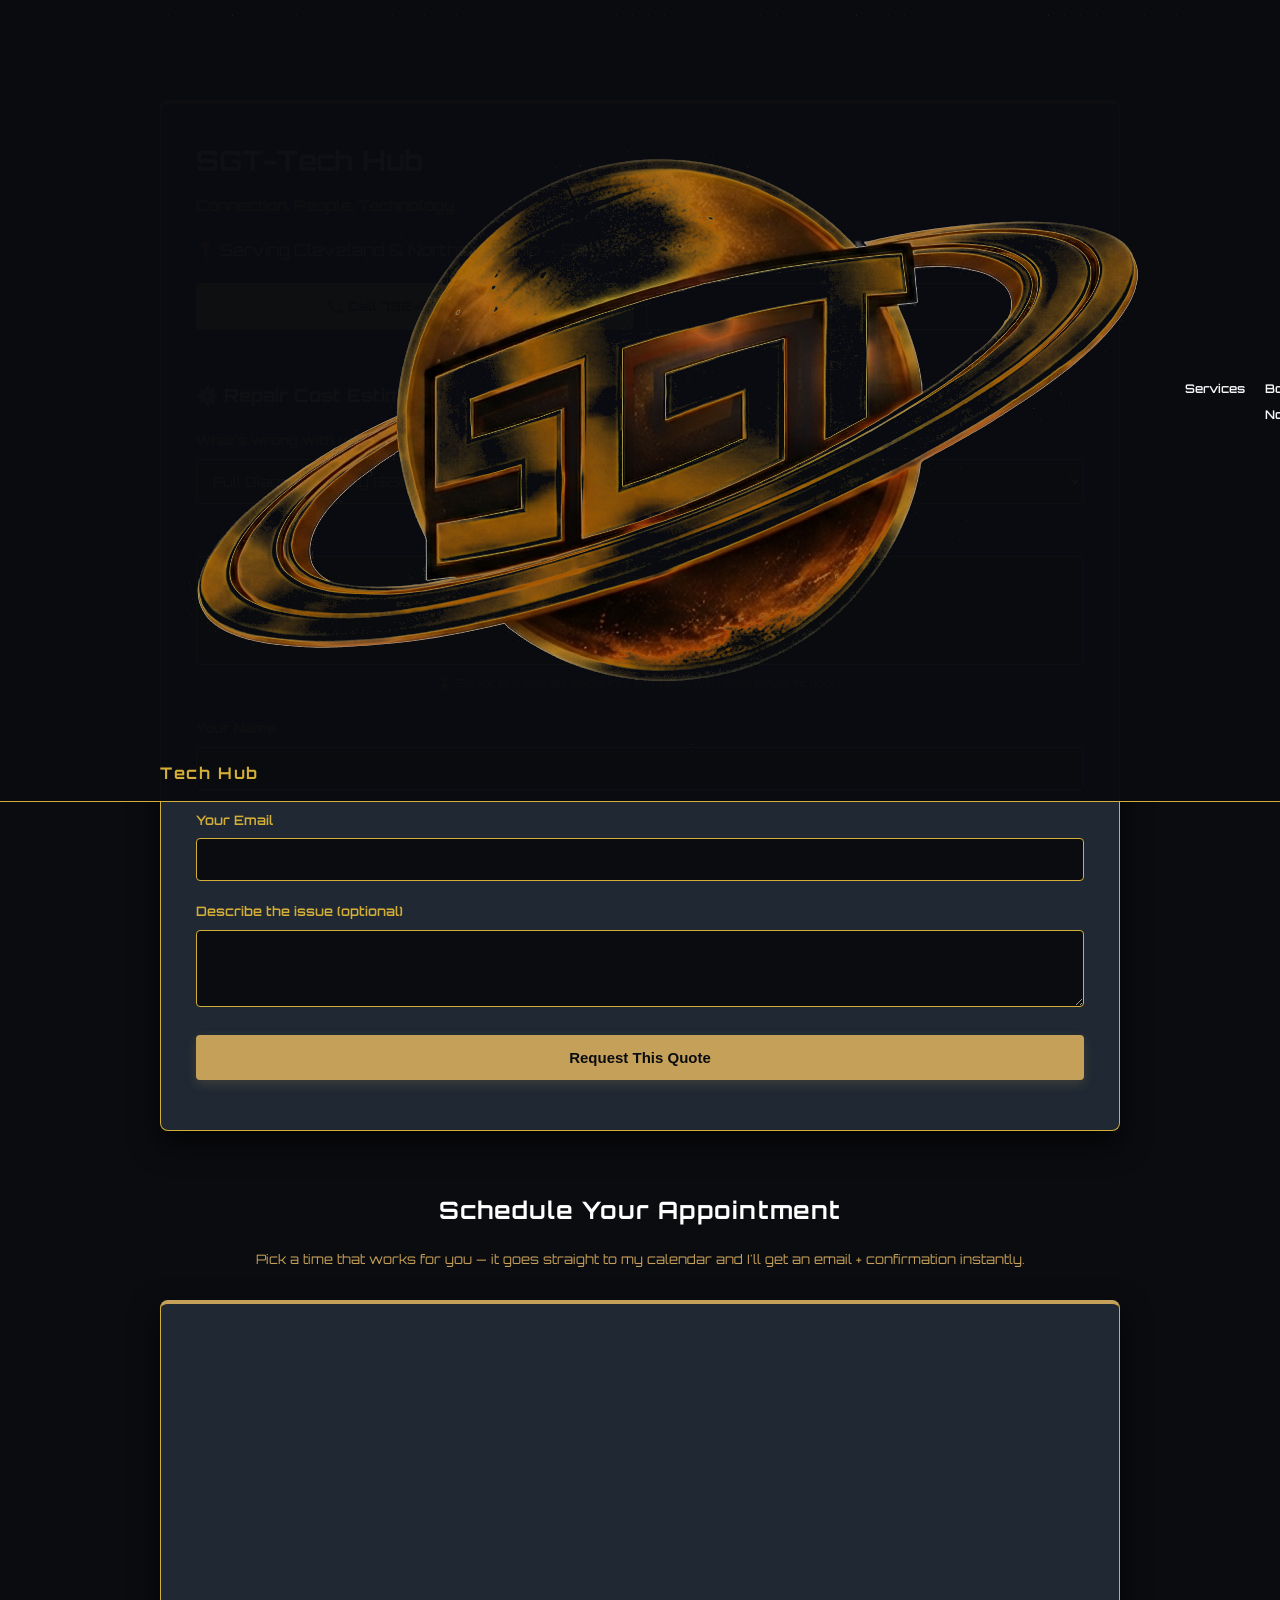
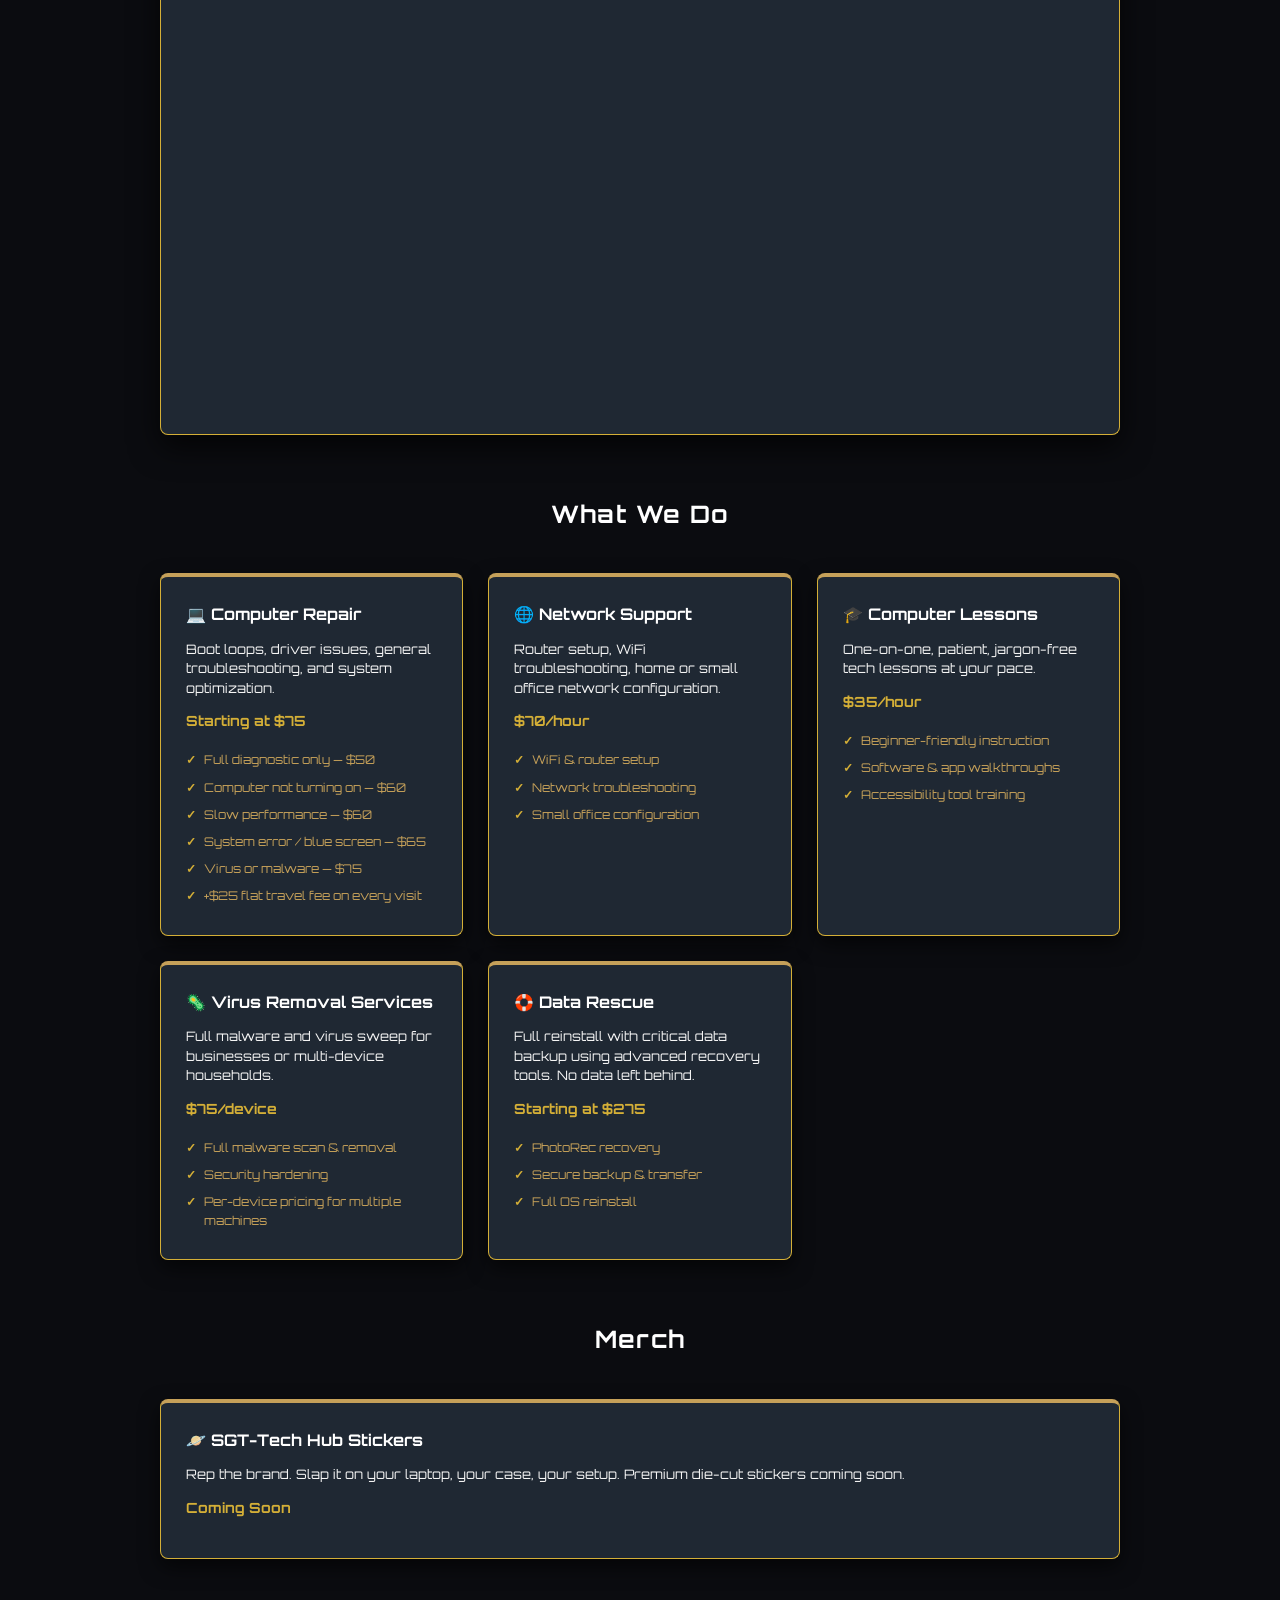
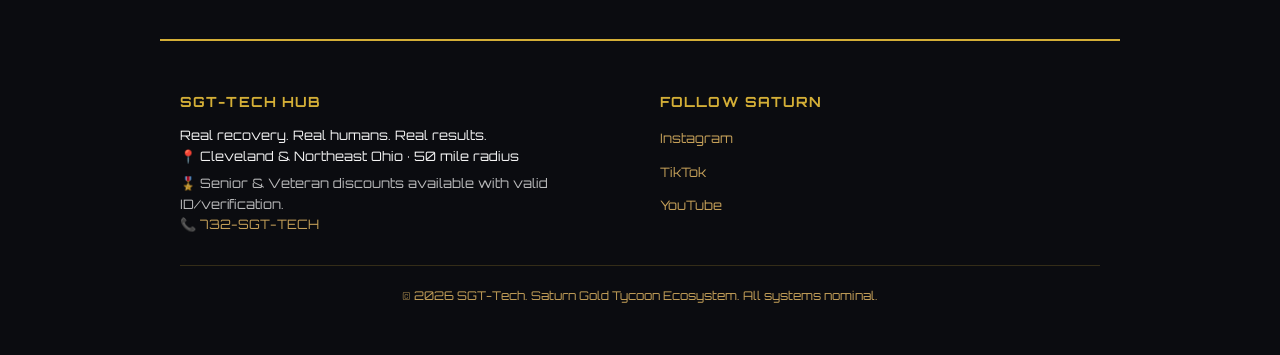
==== index.html @ c985faca "Replace text logo with image and subtitle Updated navigation logo to include an image and subtitle." ====
<!DOCTYPE html>
<html lang="en">
<head>
<meta charset="UTF-8">
<meta name="viewport" content="width=device-width, initial-scale=1.0">
<title>SGT-Tech Hub | Computer Repair, Network Support & Data Recovery</title>
<link rel="preconnect" href="https://fonts.googleapis.com">
<link rel="preconnect" href="https://fonts.gstatic.com" crossorigin>
<link href="https://fonts.googleapis.com/css2?family=Orbitron:wght@400..900&family=Rajdhani:wght@400;500;600;700&display=swap" rel="stylesheet">
<link rel="stylesheet" href="style.css">
</head>
<body>

<!-- Navigation Bar -->
<nav class="navbar">
  <div class="nav-container">
    <div class="nav-logo">
      <img src="assets/images/IMG_1731.png" alt="SGT Tech Hub logo" class="nav-logo-img">
      <span class="nav-logo-sub">Tech Hub</span>
    </div>
    <ul class="nav-links">
      <li><a href="#services">Services</a></li>
      <li><a href="#book">Book Now</a></li>
      <li><a href="#merch">Merch</a></li>
    </ul>
  </div>
</nav>

<!-- Main Content -->
<main class="main-content">

  <!-- Hero: OS Recovery Estimator -->
  <section class="hero">
    <div class="card estimator-card">
      <h1>SGT-Tech Hub</h1>
      <p class="subtitle">Connection. People. Technology.</p>
      <p class="service-area">📍 Serving Cleveland & Northeast Ohio — 50 mile radius, in-person only</p>

      <!-- Direct Contact Bar -->
      <div class="contact-bar">
        <a href="tel:+17327488324" class="contact-btn call-btn">📞 Call 732-SGT-TECH</a>
        <a href="sms:+17327488324" class="contact-btn text-btn">💬 Text Us</a>
      </div>

      <hr class="divider">
      <h2>⚙️ Repair Cost Estimator</h2>
      <div class="form-group">
        <label for="issue">What's wrong with your device?</label>
        <select id="issue">
          <option value="50">Full Diagnostic Only ($50)</option>
          <option value="60">Computer Not Turning On ($60)</option>
          <option value="60">Slow Computer Performance ($60)</option>
          <option value="65">System Error / Blue Screen ($65)</option>
          <option value="75">Virus or Malware ($75)</option>
        </select>
      </div>
      <p class="field-hint flat-fee-note">+$25 flat travel fee included on every visit</p>
      <div class="price-box">
        <div class="price-title">Total Estimated Cost</div>
        <h3 id="total-price">$75</h3>
      </div>
      <p class="discount-disclaimer">🎖️ Senior & Veteran discounts available with valid ID/verification.</p>
      <form id="quote-form" action="https://formspree.io/f/xwvdelgl" method="POST">
        <div class="form-group">
          <label for="customer-name">Your Name</label>
          <input type="text" id="customer-name" name="name" required>
        </div>
        <div class="form-group">
          <label for="customer-email">Your Email</label>
          <input type="email" id="customer-email" name="email" required>
        </div>
        <div class="form-group">
          <label for="customer-notes">Describe the issue (optional)</label>
          <textarea id="customer-notes" name="notes" rows="3"></textarea>
        </div>
        <input type="hidden" id="hidden-issue" name="issue">
        <input type="hidden" id="hidden-total" name="total">
        <button type="submit" id="submit-btn">Request This Quote</button>
        <p id="form-message"></p>
      </form>
    </div>
  </section>

  <!-- Booking Section -->
  <section class="booking" id="book">
    <h2 class="section-title">Schedule Your Appointment</h2>
    <p class="section-subtitle">Pick a time that works for you — it goes straight to my calendar and I'll get an email + confirmation instantly.</p>
    <div class="card booking-card">
      <!-- Calendly inline widget begin -->
      <div class="calendly-inline-widget" data-url="https://calendly.com/ronoldyoung/30min?background_color=1f2833&text_color=f5f5f5&primary_color=d4af37" style="min-width:280px;height:700px;"></div>
      <!-- Calendly inline widget end -->
    </div>
  </section>

  <!-- Services Section -->
  <section class="services" id="services">
    <h2 class="section-title">What We Do</h2>
    <div class="services-grid">

      <div class="service-card">
        <h3>💻 Computer Repair</h3>
        <p>Boot loops, driver issues, general troubleshooting, and system optimization.</p>
        <p class="price">Starting at $75</p>
        <ul>
          <li>Full diagnostic only — $50</li>
          <li>Computer not turning on — $60</li>
          <li>Slow performance — $60</li>
          <li>System error / blue screen — $65</li>
          <li>Virus or malware — $75</li>
          <li>+$25 flat travel fee on every visit</li>
        </ul>
      </div>

      <div class="service-card">
        <h3>🌐 Network Support</h3>
        <p>Router setup, WiFi troubleshooting, home or small office network configuration.</p>
        <p class="price">$70/hour</p>
        <ul>
          <li>WiFi & router setup</li>
          <li>Network troubleshooting</li>
          <li>Small office configuration</li>
        </ul>
      </div>

      <div class="service-card">
        <h3>🎓 Computer Lessons</h3>
        <p>One-on-one, patient, jargon-free tech lessons at your pace.</p>
        <p class="price">$35/hour</p>
        <ul>
          <li>Beginner-friendly instruction</li>
          <li>Software & app walkthroughs</li>
          <li>Accessibility tool training</li>
        </ul>
      </div>

      <div class="service-card">
        <h3>🦠 Virus Removal Services</h3>
        <p>Full malware and virus sweep for businesses or multi-device households.</p>
        <p class="price">$75/device</p>
        <ul>
          <li>Full malware scan & removal</li>
          <li>Security hardening</li>
          <li>Per-device pricing for multiple machines</li>
        </ul>
      </div>

      <div class="service-card">
        <h3>🛟 Data Rescue</h3>
        <p>Full reinstall with critical data backup using advanced recovery tools. No data left behind.</p>
        <p class="price">Starting at $275</p>
        <ul>
          <li>PhotoRec recovery</li>
          <li>Secure backup & transfer</li>
          <li>Full OS reinstall</li>
        </ul>
      </div>

    </div>
  </section>

  <!-- Merch Section -->
  <section class="services" id="merch">
    <h2 class="section-title">Merch</h2>
    <div class="services-grid">
      <div class="service-card">
        <h3>🪐 SGT-Tech Hub Stickers</h3>
        <p>Rep the brand. Slap it on your laptop, your case, your setup. Premium die-cut stickers coming soon.</p>
        <p class="price">Coming Soon</p>
      </div>
    </div>
  </section>

  <!-- Footer -->
  <footer class="footer">
    <div class="footer-content">
      <div class="footer-section">
        <h4>SGT-Tech Hub</h4>
        <p>Real recovery. Real humans. Real results.</p>
        <p>📍 Cleveland & Northeast Ohio · 50 mile radius</p>
        <p class="footer-disclaimer">🎖️ Senior & Veteran discounts available with valid ID/verification.</p>
        <p>📞 <a href="tel:+17327488324">732-SGT-TECH</a></p>
      </div>
      <div class="footer-section">
        <h4>Follow Saturn</h4>
        <ul>
          <li><a href="https://instagram.com/saturngoldtycoon" target="_blank">Instagram</a></li>
          <li><a href="https://tiktok.com/@saturngoldtycoon" target="_blank">TikTok</a></li>
          <li><a href="https://youtube.com/@saturngoldtycoon" target="_blank">YouTube</a></li>
        </ul>
      </div>
    </div>
    <div class="footer-bottom">
      <p>&copy; 2026 SGT-Tech. Saturn Gold Tycoon Ecosystem. All systems nominal.</p>
    </div>
  </footer>

</main>

<!-- Calendly widget script -->
<script src="https://assets.calendly.com/assets/external/widget.js" async></script>
<script src="script.js?v=4"></script>
</body>
</html>
---- style.css ----
/* ===== GLOBAL RESET ===== */
* {
    margin: 0;
    padding: 0;
    box-sizing: border-box;
}

body {
    background-color: #0b0c10;
    color: #f5f5f5;
    font-family: 'Orbitron', 'Rajdhani', sans-serif;
    line-height: 1.6;
}

/* ===== NAVBAR ===== */
.navbar {
    position: fixed;
    top: 0;
    left: 0;
    right: 0;
    background-color: rgba(11, 12, 16, 0.98);
    border-bottom: 1px solid #d4af37;
    z-index: 100;
}

.nav-container {
    max-width: 1000px;
    margin: 0 auto;
    padding: 15px 20px;
    display: flex;
    justify-content: space-between;
    align-items: center;
}

.nav-logo {
    font-size: 16px;
    font-weight: 700;
    color: #d4af37;
    letter-spacing: 0.1em;
}

.nav-links {
    list-style: none;
    display: flex;
    gap: 20px;
}

.nav-links a {
    color: #f5f5f5;
    text-decoration: none;
    font-size: 12px;
    font-weight: 600;
    transition: color 0.2s;
}

.nav-links a:hover {
    color: #d4af37;
}

/* ===== TWITCH BADGE ===== */
.twitch-badge {
    position: fixed;
    top: 75px;
    right: 20px;
    background-color: #1f2833;
    border: 1px solid #d4af37;
    padding: 10px 15px;
    border-radius: 4px;
    display: flex;
    align-items: center;
    gap: 8px;
    font-size: 11px;
    font-weight: 700;
    color: #d4af37;
    z-index: 50;
    cursor: pointer;
    transition: all 0.2s;
}

.twitch-badge:hover {
    background-color: #d4af37;
    color: #0b0c10;
}

.live-dot {
    width: 8px;
    height: 8px;
    background-color: #ff4444;
    border-radius: 50%;
    animation: pulse 1.5s infinite;
}

@keyframes pulse {
    0%, 100% { opacity: 1; }
    50% { opacity: 0.5; }
}

/* ===== MAIN CONTENT ===== */
.main-content {
    max-width: 1000px;
    margin: 80px auto 0;
    padding: 20px;
}

/* ===== HERO SECTION ===== */
.hero {
    margin-bottom: 60px;
}

.estimator-card {
    background-color: #1f2833;
    border: 1px solid #d4af37;
    border-top: 4px solid #c5a059;
    padding: 35px;
    border-radius: 8px;
    box-shadow: 0 12px 30px rgba(0, 0, 0, 0.7);
}

.estimator-card h1 {
    margin: 0 0 10px;
    font-size: 28px;
    font-weight: 700;
    color: #ffffff;
}

.subtitle {
    color: #d4af37 !important;
    font-size: 15px;
    margin-bottom: 20px !important;
    font-weight: 600 !important;
}

.estimator-card h2 {
    color: #ffffff;
    font-size: 18px;
    margin: 25px 0 20px;
    text-align: left;
}

/* ===== CONTACT BAR (Call / Text) ===== */
.contact-bar {
    display: flex;
    gap: 12px;
    margin: 20px 0;
}

.contact-btn {
    flex: 1;
    text-align: center;
    padding: 12px 10px;
    border-radius: 4px;
    font-size: 13px;
    font-weight: 700;
    text-decoration: none;
    letter-spacing: 0.02em;
    transition: all 0.2s;
    border: 1px solid #d4af37;
}

.call-btn {
    background-color: #d4af37;
    color: #0b0c10;
}

.call-btn:hover {
    background-color: #dcb873;
}

.text-btn {
    background-color: transparent;
    color: #d4af37;
}

.text-btn:hover {
    background-color: rgba(212, 175, 55, 0.1);
}

/* ===== FORM ELEMENTS ===== */
.form-group {
    margin-bottom: 20px;
    text-align: left;
}

.form-group label {
    display: block;
    font-size: 13px;
    font-weight: 600;
    color: #d4af37;
    margin-bottom: 8px;
}

.form-group select,
.form-group input,
.form-group textarea {
    width: 100%;
    padding: 12px;
    background-color: #0b0c10;
    border: 1px solid #d4af37;
    border-radius: 4px;
    color: #ffffff;
    font-size: 14px;
    font-family: inherit;
    outline: none;
}

.form-group input:focus,
.form-group select:focus,
.form-group textarea:focus {
    border-color: #c5a059;
    box-shadow: 0 0 8px rgba(197, 160, 89, 0.2);
}

.form-group textarea {
    resize: vertical;
    font-family: inherit;
}

/* ===== CHECKBOX GROUP (Travel Fee) ===== */
.checkbox-group {
    background-color: #0b0c10;
    border: 1px solid #d4af37;
    border-radius: 4px;
    padding: 14px;
}

.checkbox-label {
    display: flex !important;
    align-items: center;
    gap: 10px;
    font-size: 13px;
    font-weight: 600;
    color: #ffffff;
    margin: 0 !important;
    cursor: pointer;
}

.checkbox-label input[type="checkbox"] {
    width: 18px;
    height: 18px;
    accent-color: #d4af37;
    cursor: pointer;
    flex-shrink: 0;
}

.field-hint {
    font-size: 11px;
    color: #c5a059;
    margin: 8px 0 0 28px;
    opacity: 0.85;
}

.flat-fee-note {
    margin: -10px 0 20px 0 !important;
    text-align: center;
}

.discount-disclaimer {
    text-align: center;
    font-size: 11px;
    color: #c5a059;
    margin: -15px 0 25px;
    opacity: 0.85;
}

.footer-disclaimer {
    font-size: 11px;
    opacity: 0.75;
    margin-top: 6px;
}

/* ===== PRICE BOX ===== */
.price-box {
    background-color: #0b0c10;
    border: 1px solid #d4af37;
    padding: 15px;
    text-align: center;
    border-radius: 4px;
    margin: 25px 0;
}

.price-title {
    font-size: 11px;
    text-transform: uppercase;
    letter-spacing: 0.08em;
    color: #c5a059;
    font-weight: 700;
    margin-bottom: 8px;
}

#total-price {
    color: #ffffff;
    margin: 0;
    font-size: 32px;
    font-weight: 700;
}

/* ===== BUTTONS ===== */
button {
    background-color: #c5a059;
    color: #0b0c10;
    border: none;
    padding: 14px 28px;
    font-size: 15px;
    font-weight: 700;
    border-radius: 4px;
    cursor: pointer;
    width: 100%;
    box-shadow: 0 4px 12px rgba(197, 160, 89, 0.2);
    transition: background-color 0.2s;
}

button:hover {
    background-color: #dcb873;
}

button:active {
    transform: scale(0.99);
}

#form-message {
    margin-top: 15px;
    color: #d4af37;
    font-weight: 700;
    font-size: 13px;
}

/* ===== DIVIDER ===== */
.divider {
    border: 0;
    border-top: 1px solid #d4af37;
    margin: 25px 0;
    opacity: 0.3;
}

/* ===== BOOKING SECTION ===== */
.booking {
    margin: 60px 0;
}

.section-subtitle {
    text-align: center;
    color: #c5a059;
    font-size: 13px;
    margin: -20px 0 30px;
}

.booking-card {
    background-color: #1f2833;
    border: 1px solid #d4af37;
    border-top: 4px solid #c5a059;
    padding: 15px;
    border-radius: 8px;
    box-shadow: 0 12px 30px rgba(0, 0, 0, 0.7);
    overflow: hidden;
}

/* ===== SERVICES SECTION ===== */
.services {
    margin: 60px 0;
}

.section-title {
    text-align: center;
    font-size: 24px;
    color: #ffffff;
    margin-bottom: 40px;
    letter-spacing: 0.05em;
}

.services-grid {
    display: grid;
    grid-template-columns: repeat(auto-fit, minmax(280px, 1fr));
    gap: 25px;
}

.service-card {
    background-color: #1f2833;
    border: 1px solid #d4af37;
    border-top: 4px solid #c5a059;
    padding: 25px;
    border-radius: 8px;
    box-shadow: 0 8px 20px rgba(0, 0, 0, 0.6);
    transition: transform 0.2s, box-shadow 0.2s;
}

.service-card:hover {
    transform: translateY(-5px);
    box-shadow: 0 12px 30px rgba(212, 175, 55, 0.2);
}

.service-card h3 {
    color: #ffffff;
    font-size: 16px;
    margin: 0 0 12px;
}

.service-card p {
    color: #f5f5f5;
    font-size: 13px;
    line-height: 1.5;
    margin-bottom: 12px;
}

.service-card .price {
    color: #d4af37 !important;
    font-weight: 700 !important;
    font-size: 14px !important;
    margin-bottom: 15px !important;
}

.service-card ul {
    list-style: none;
    padding: 0;
    margin: 0;
}

.service-card li {
    color: #c5a059;
    font-size: 12px;
    padding: 4px 0;
    padding-left: 18px;
    position: relative;
}

.service-card li:before {
    content: "✓";
    position: absolute;
    left: 0;
    color: #d4af37;
    font-weight: 700;
}

/* ===== FOOTER ===== */
.footer {
    background-color: #0b0c10;
    border-top: 2px solid #d4af37;
    padding: 50px 20px 30px;
    margin-top: 80px;
}

.footer-content {
    max-width: 1000px;
    margin: 0 auto 30px;
    display: grid;
    grid-template-columns: repeat(auto-fit, minmax(250px, 1fr));
    gap: 40px;
}

.footer-section h4 {
    color: #d4af37;
    font-size: 14px;
    letter-spacing: 0.08em;
    text-transform: uppercase;
    margin-bottom: 12px;
}

.footer-section p {
    color: #f5f5f5;
    font-size: 13px;
    line-height: 1.6;
}

.footer-section ul {
    list-style: none;
    padding: 0;
    margin: 0;
}

.footer-section li {
    margin: 8px 0;
}

.footer-section a {
    color: #c5a059;
    text-decoration: none;
    font-size: 13px;
    transition: color 0.2s;
}

.footer-section a:hover {
    color: #d4af37;
}

.footer-bottom {
    text-align: center;
    color: #c5a059;
    font-size: 12px;
    padding-top: 20px;
    border-top: 1px solid rgba(212, 175, 55, 0.2);
}

/* ===== RESPONSIVE ===== */
@media (max-width: 768px) {
    .nav-links {
        gap: 12px;
        font-size: 11px;
    }

    .twitch-badge {
        top: 70px;
        right: 10px;
        padding: 8px 12px;
        font-size: 10px;
    }

    .estimator-card {
        padding: 25px;
    }

    .estimator-card h1 {
        font-size: 24px;
    }

    .contact-bar {
        flex-direction: column;
    }

    .services-grid {
        grid-template-columns: 1fr;
    }

    .footer-content {
        grid-template-columns: 1fr;
        gap: 25px;
    }
}

@media (max-width: 480px) {
    .nav-logo {
        font-size: 14px;
    }

    .nav-links {
        gap: 8px;
        font-size: 10px;
    }

    .main-content {
        padding: 15px;
    }

    .estimator-card {
        padding: 20px;
    }

    .section-title {
        font-size: 20px;
    }

    #total-price {
        font-size: 28px;
    }
}
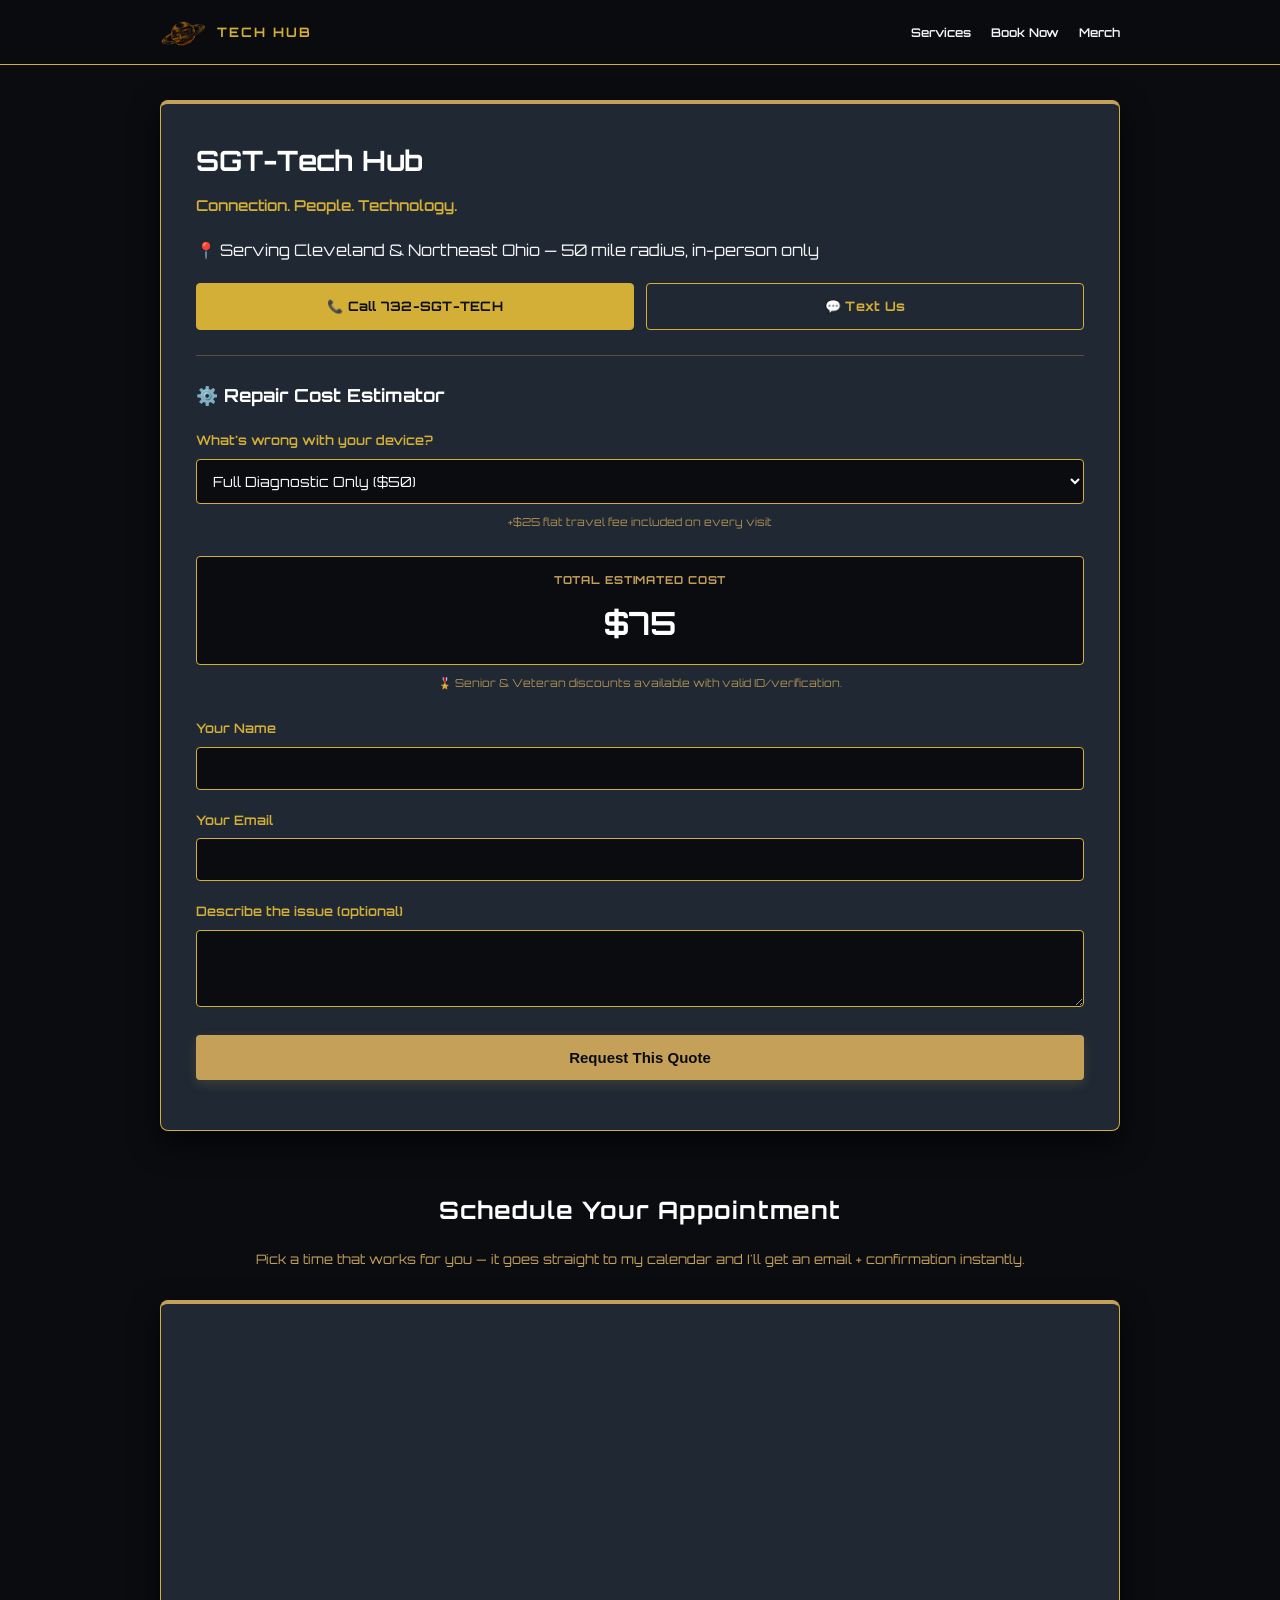
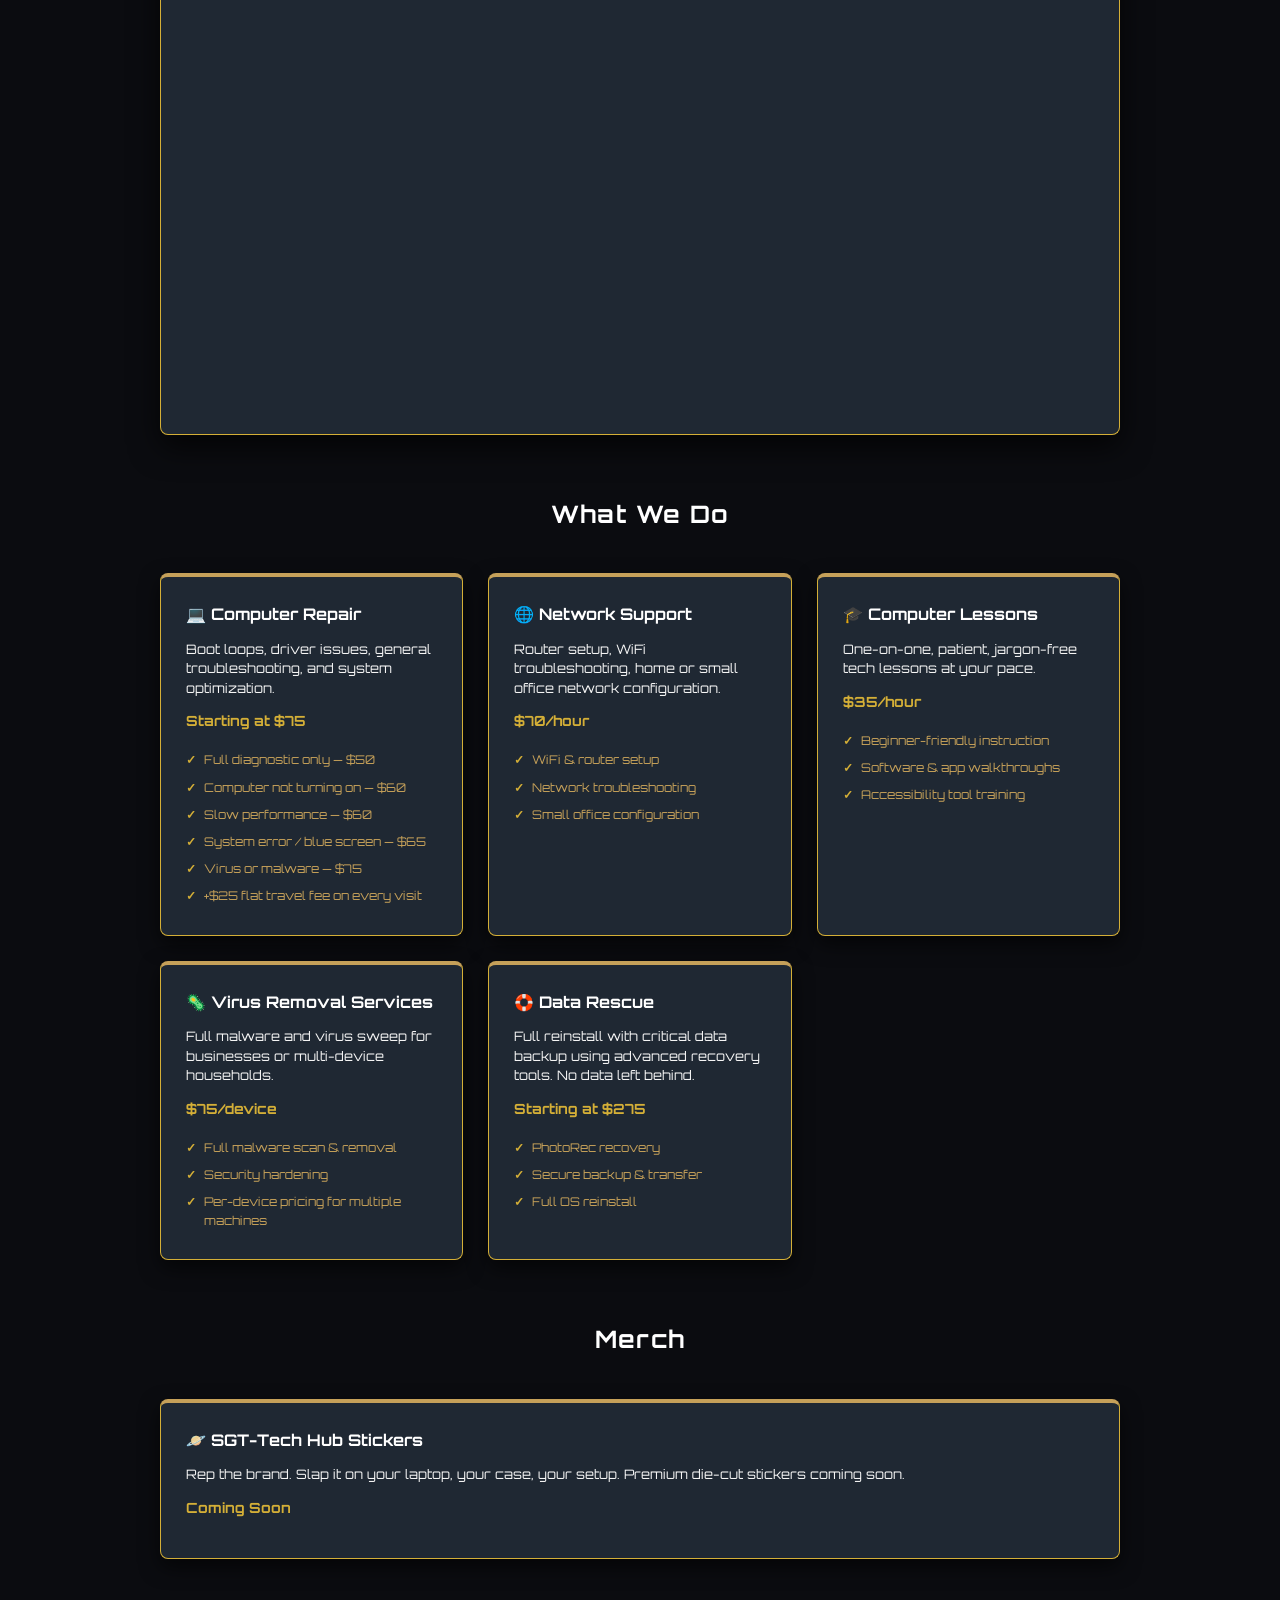
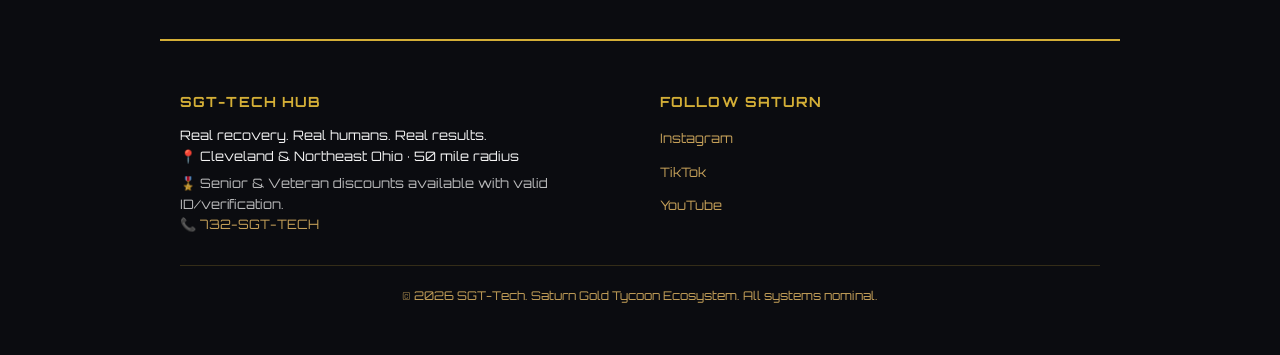
==== commit 833e7724: "Update index.html" ====
--- a/index.html
+++ b/index.html
@@ -87,7 +87,7 @@
     <p class="section-subtitle">Pick a time that works for you — it goes straight to my calendar and I'll get an email + confirmation instantly.</p>
     <div class="card booking-card">
       <!-- Calendly inline widget begin -->
-      <div class="calendly-inline-widget" data-url="https://calendly.com/ronoldyoung/30min?background_color=1f2833&text_color=f5f5f5&primary_color=d4af37" style="min-width:280px;height:700px;"></div>
+      <div class="calendly-inline-widget" data-url="https://calendly.com/sgt-tech-hub/30min?background_color=1f2833&text_color=f5f5f5&primary_color=d4af37" style="min-width:280px;height:700px;"></div>
       <!-- Calendly inline widget end -->
     </div>
   </section>
--- a/style.css
+++ b/style.css
@@ -33,10 +33,29 @@
 }
 
 .nav-logo {
+    display: flex;
+    align-items: center;
+    gap: 10px;
     font-size: 16px;
     font-weight: 700;
     color: #d4af37;
     letter-spacing: 0.1em;
+}
+
+.nav-logo-img {
+    height: 34px;
+    width: auto;
+    display: block;
+}
+
+.nav-logo-sub {
+    font-family: 'Orbitron', 'Rajdhani', sans-serif;
+    font-size: 13px;
+    font-weight: 700;
+    color: #d4af37;
+    letter-spacing: 0.15em;
+    text-transform: uppercase;
+    white-space: nowrap;
 }
 
 .nav-links {
@@ -496,6 +515,14 @@
         font-size: 11px;
     }
 
+    .nav-logo-img {
+        height: 28px;
+    }
+
+    .nav-logo-sub {
+        font-size: 11px;
+    }
+
     .twitch-badge {
         top: 70px;
         right: 10px;
@@ -526,8 +553,13 @@
 }
 
 @media (max-width: 480px) {
-    .nav-logo {
-        font-size: 14px;
+    .nav-logo-img {
+        height: 24px;
+    }
+
+    .nav-logo-sub {
+        font-size: 9px;
+        letter-spacing: 0.1em;
     }
 
     .nav-links {
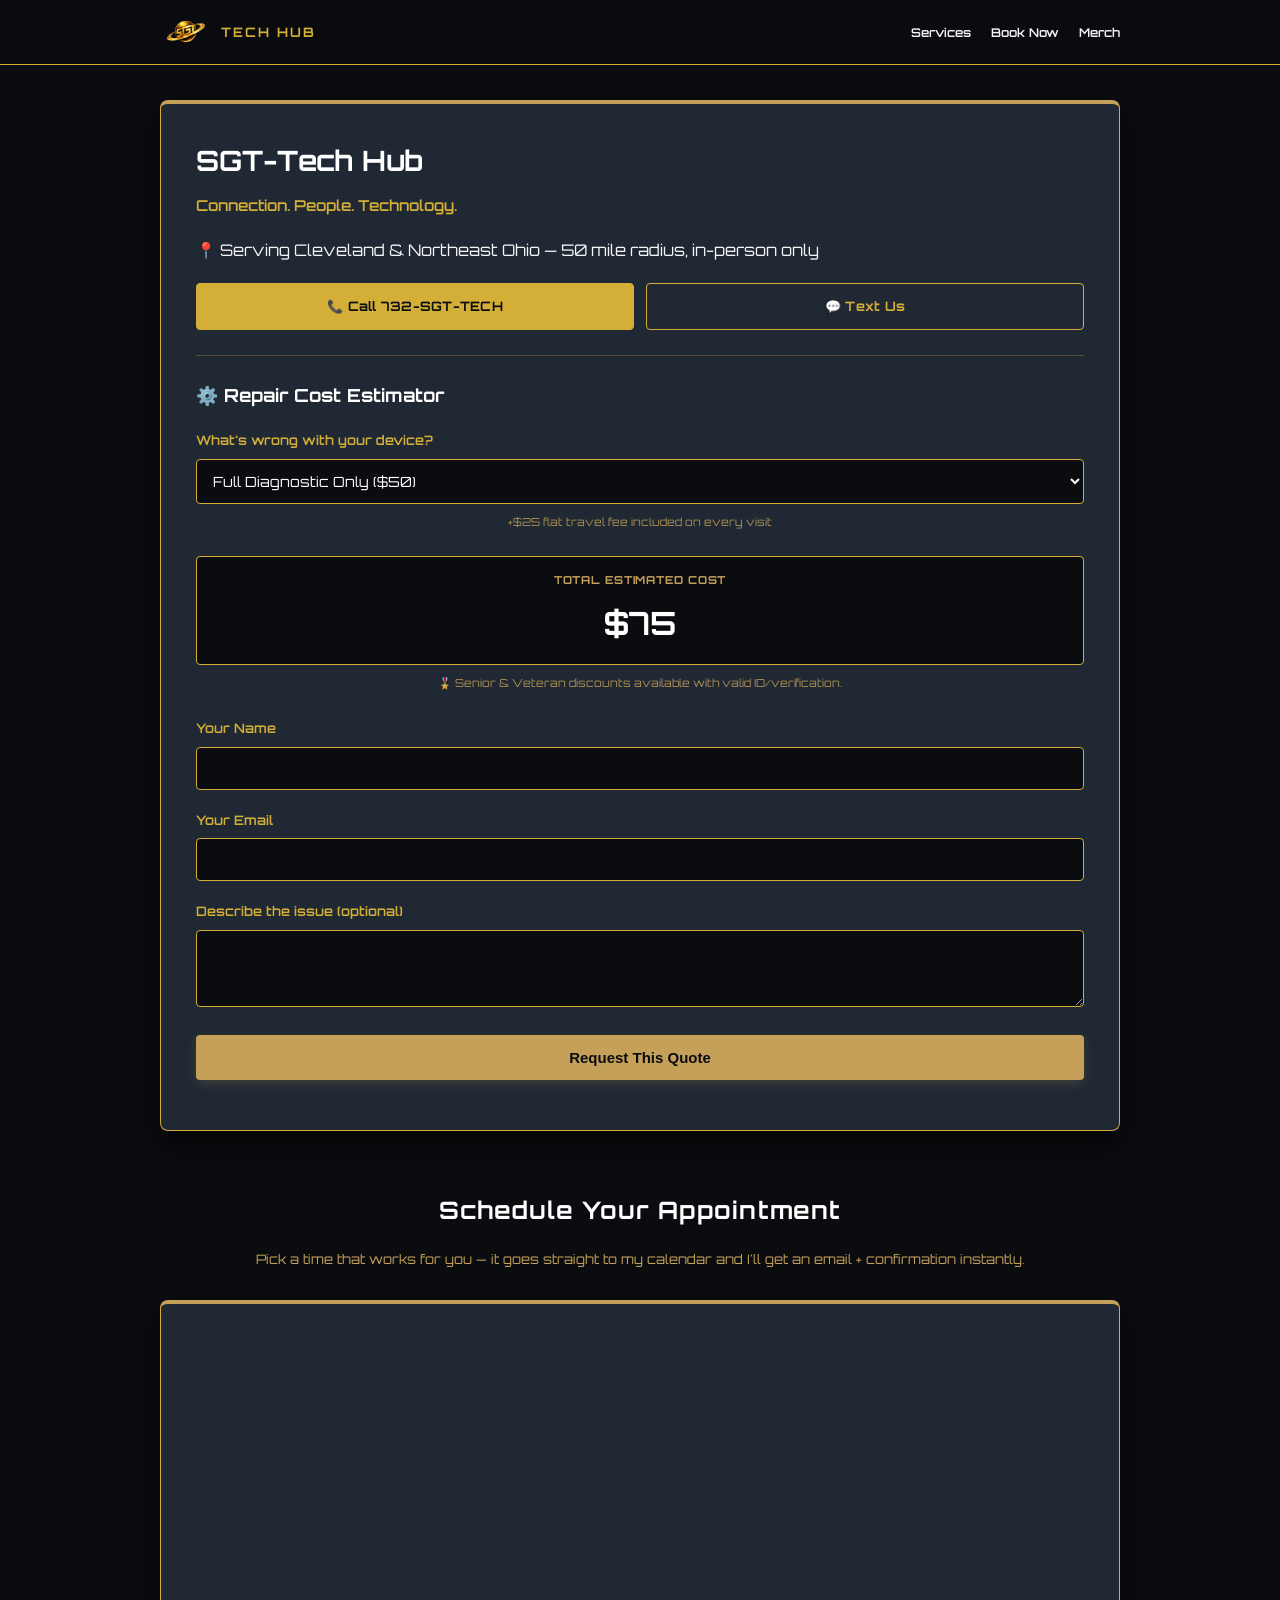
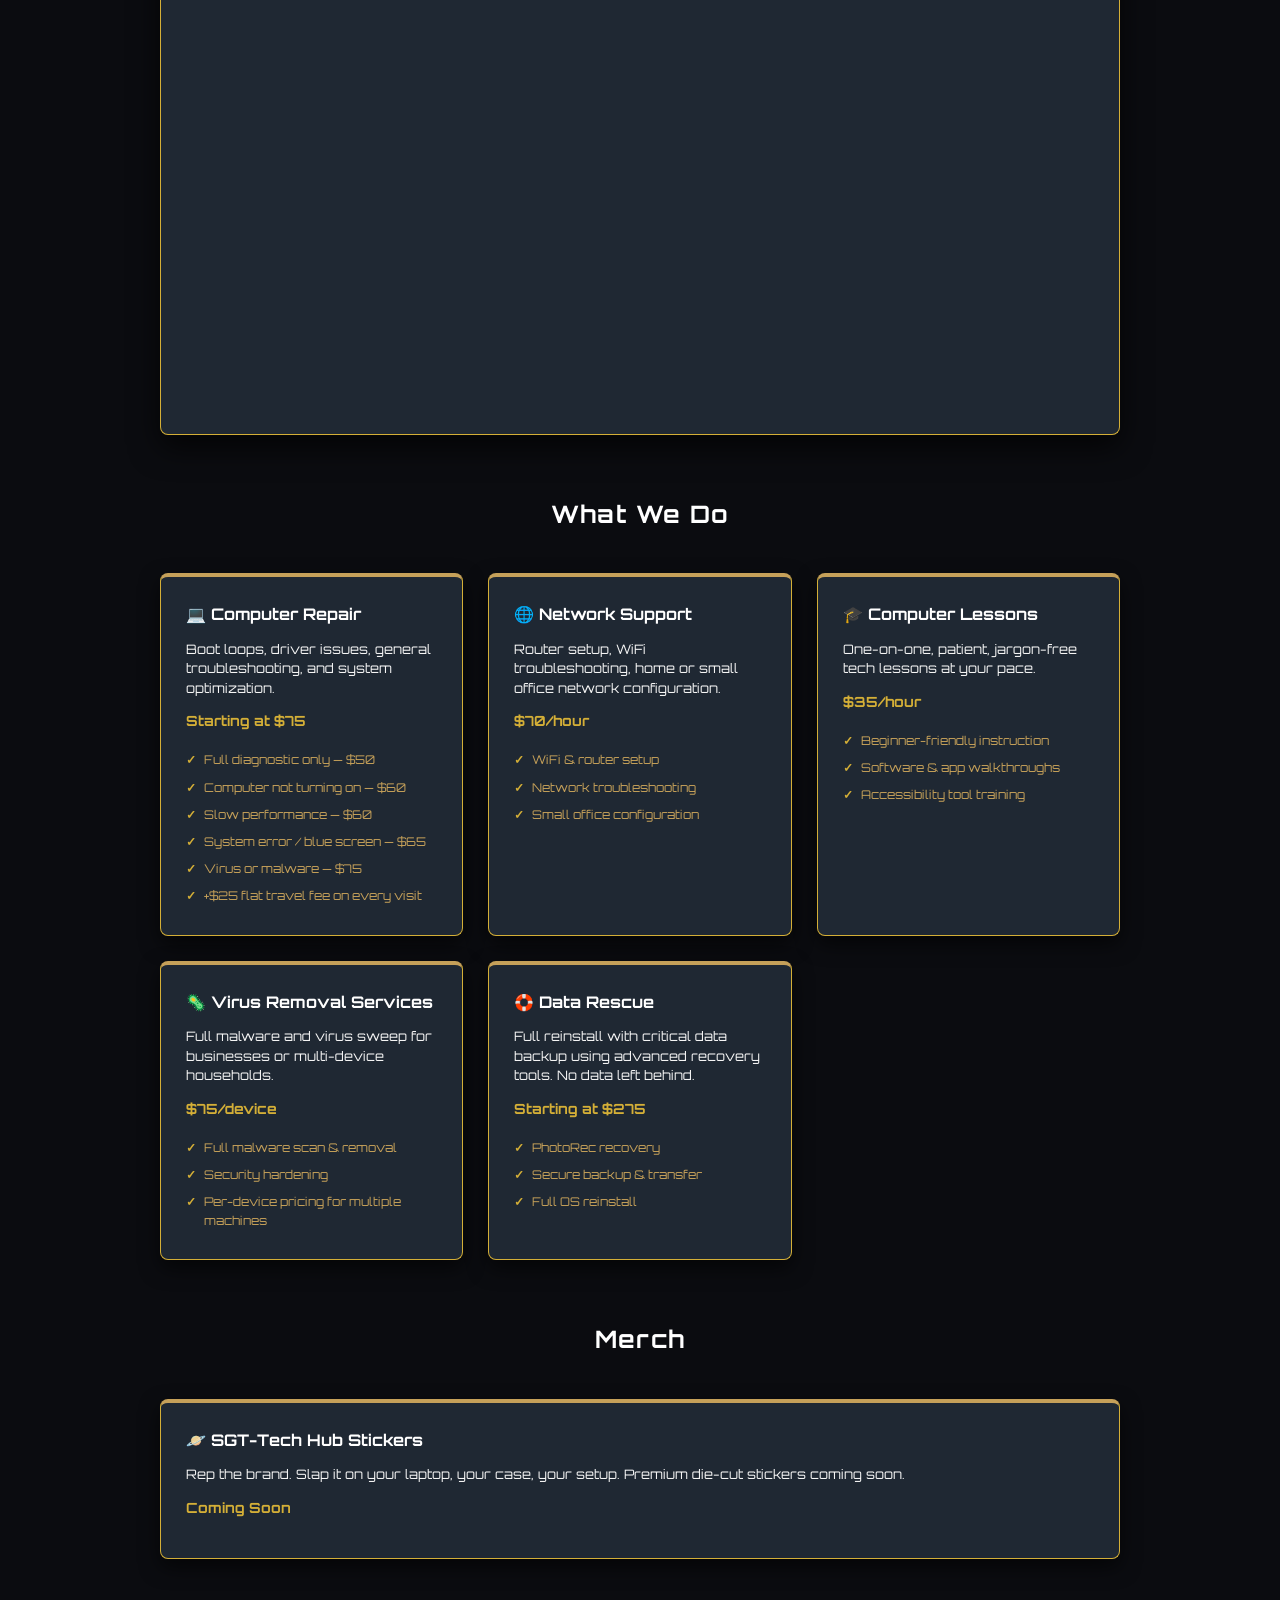
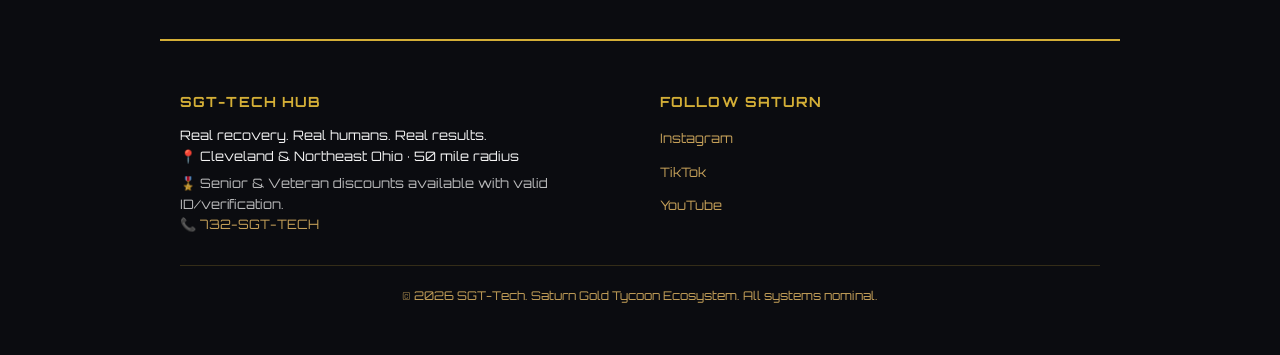
==== commit 8bd8f8cb: "Update index.html" ====
--- a/index.html
+++ b/index.html
@@ -15,7 +15,7 @@
 <nav class="navbar">
   <div class="nav-container">
     <div class="nav-logo">
-      <img src="assets/images/IMG_1731.png" alt="SGT Tech Hub logo" class="nav-logo-img">
+      <img src="assets/images/IMG_1713.PNG" alt="SGT Tech Hub logo" class="nav-logo-img">
       <span class="nav-logo-sub">Tech Hub</span>
     </div>
     <ul class="nav-links">
@@ -87,8 +87,9 @@
     <p class="section-subtitle">Pick a time that works for you — it goes straight to my calendar and I'll get an email + confirmation instantly.</p>
     <div class="card booking-card">
       <!-- Calendly inline widget begin -->
-      <div class="calendly-inline-widget" data-url="https://calendly.com/sgt-tech-hub/30min?background_color=1f2833&text_color=f5f5f5&primary_color=d4af37" style="min-width:280px;height:700px;"></div>
-      <!-- Calendly inline widget end -->
+<div class="calendly-inline-widget" data-url="https://calendly.com/sgt-tech-hub/30min?hide_event_type_details=1&hide_gdpr_banner=1&background_color=f5f5f5&text_color=d4af37&primary_color=1f2833" style="min-width:320px;height:700px;"></div>
+<script type="text/javascript" src="https://assets.calendly.com/assets/external/widget.js" async></script>
+<!-- Calendly inline widget end -->
     </div>
   </section>
 
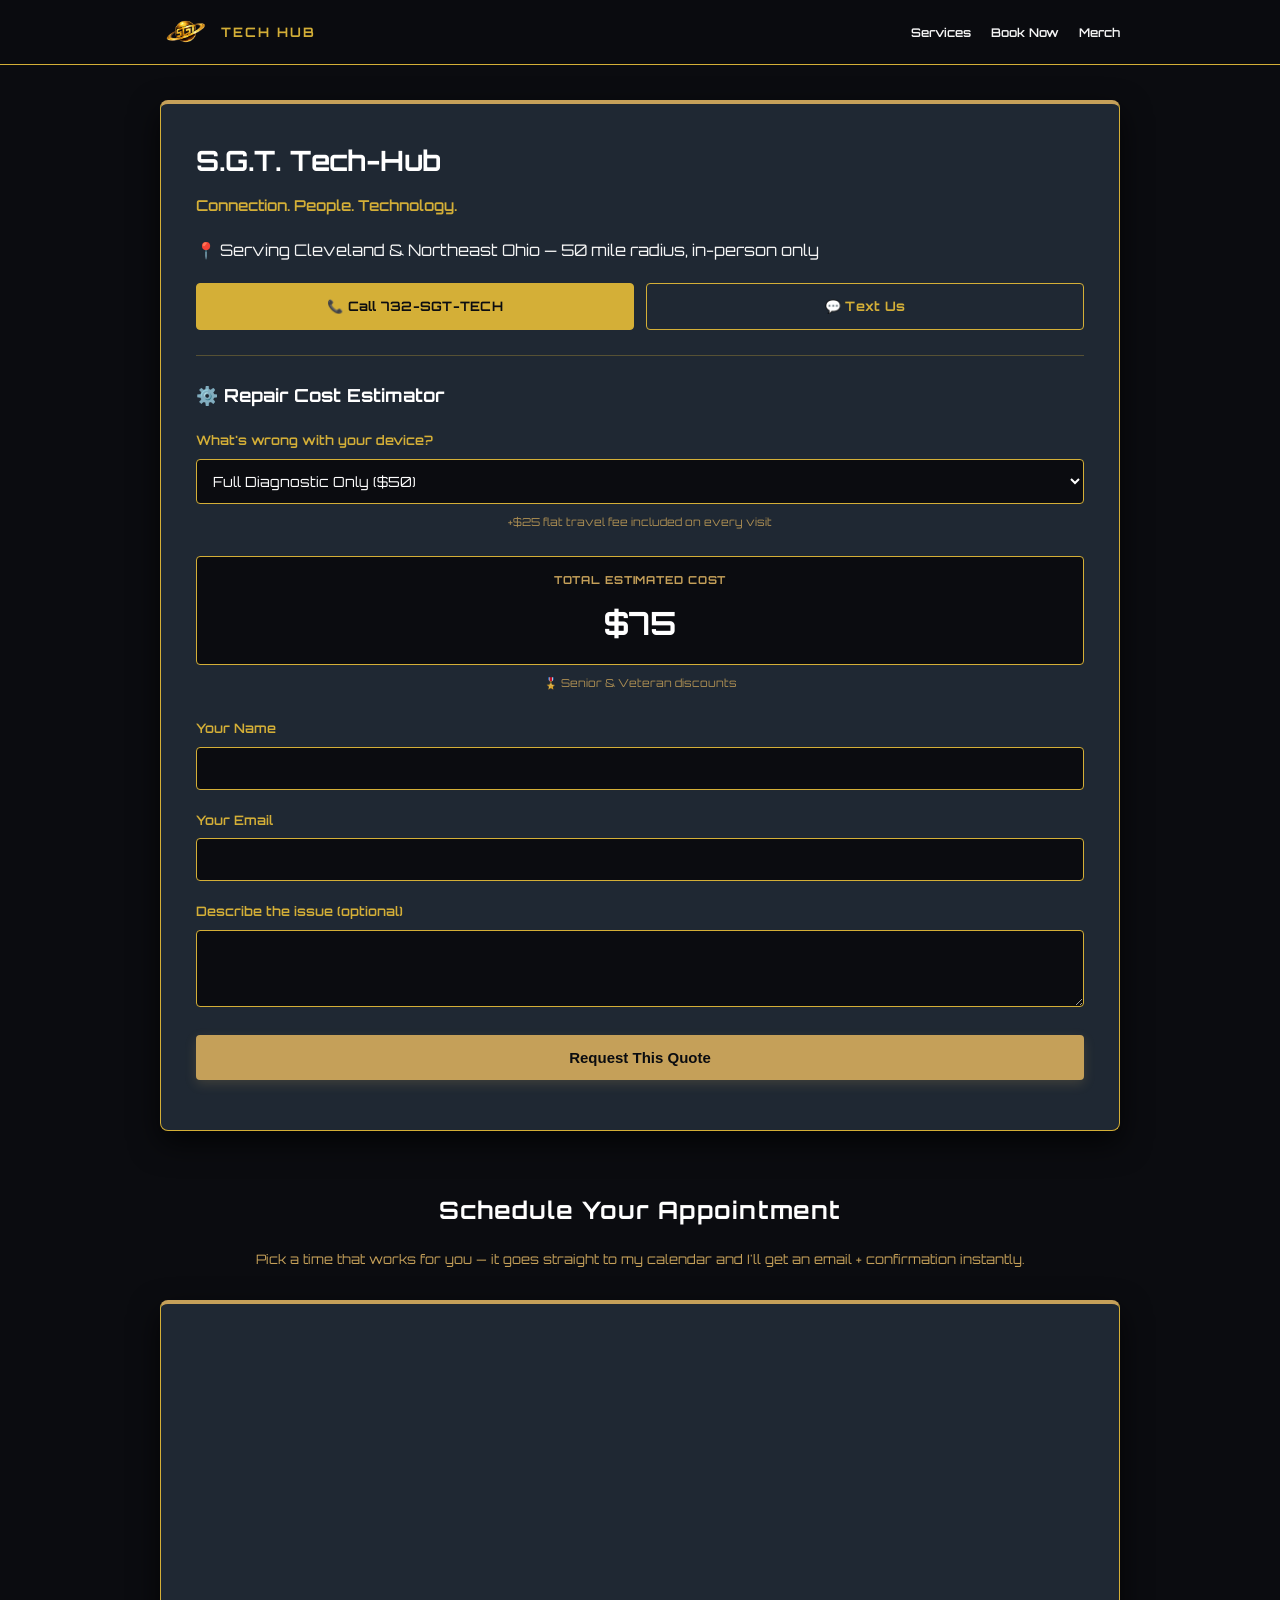
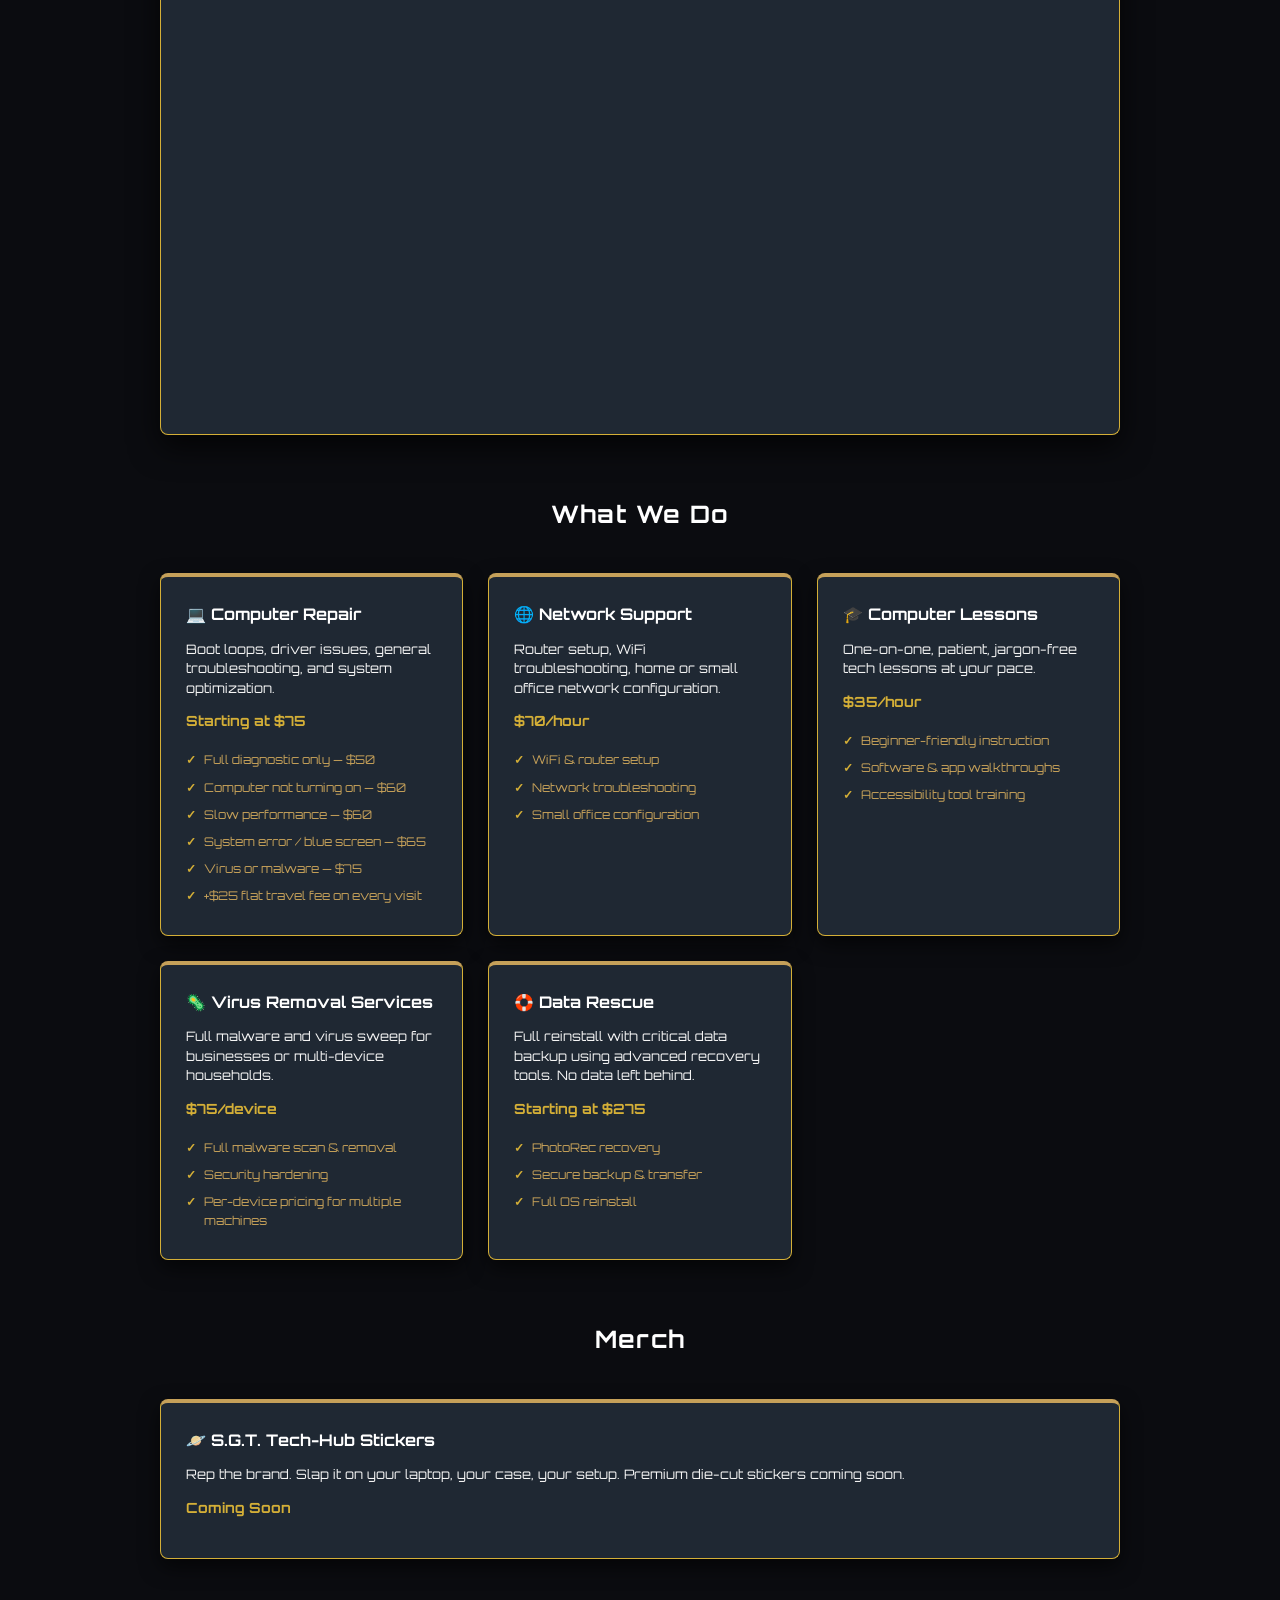
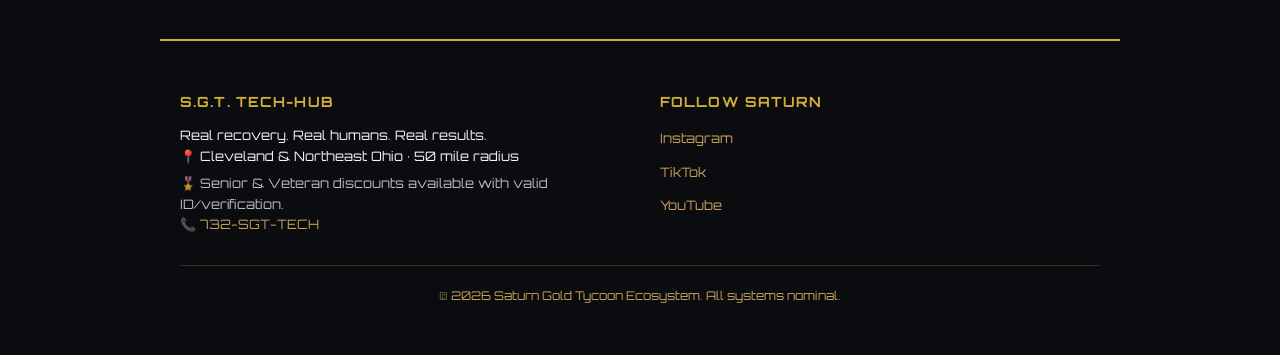
==== commit 6fcadb05: "Update index.html" ====
--- a/index.html
+++ b/index.html
@@ -3,7 +3,7 @@
 <head>
 <meta charset="UTF-8">
 <meta name="viewport" content="width=device-width, initial-scale=1.0">
-<title>SGT-Tech Hub | Computer Repair, Network Support & Data Recovery</title>
+<title>S.G.T. Tech-Hub | Computer Repair, Network Support & Data Recovery</title>
 <link rel="preconnect" href="https://fonts.googleapis.com">
 <link rel="preconnect" href="https://fonts.gstatic.com" crossorigin>
 <link href="https://fonts.googleapis.com/css2?family=Orbitron:wght@400..900&family=Rajdhani:wght@400;500;600;700&display=swap" rel="stylesheet">
@@ -32,7 +32,7 @@
   <!-- Hero: OS Recovery Estimator -->
   <section class="hero">
     <div class="card estimator-card">
-      <h1>SGT-Tech Hub</h1>
+      <h1>S.G.T. Tech-Hub</h1>
       <p class="subtitle">Connection. People. Technology.</p>
       <p class="service-area">📍 Serving Cleveland & Northeast Ohio — 50 mile radius, in-person only</p>
 
@@ -59,7 +59,7 @@
         <div class="price-title">Total Estimated Cost</div>
         <h3 id="total-price">$75</h3>
       </div>
-      <p class="discount-disclaimer">🎖️ Senior & Veteran discounts available with valid ID/verification.</p>
+      <p class="discount-disclaimer">🎖️ Senior & Veteran discounts</p>
       <form id="quote-form" action="https://formspree.io/f/xwvdelgl" method="POST">
         <div class="form-group">
           <label for="customer-name">Your Name</label>
@@ -164,7 +164,7 @@
     <h2 class="section-title">Merch</h2>
     <div class="services-grid">
       <div class="service-card">
-        <h3>🪐 SGT-Tech Hub Stickers</h3>
+        <h3>🪐 S.G.T. Tech-Hub Stickers</h3>
         <p>Rep the brand. Slap it on your laptop, your case, your setup. Premium die-cut stickers coming soon.</p>
         <p class="price">Coming Soon</p>
       </div>
@@ -175,7 +175,7 @@
   <footer class="footer">
     <div class="footer-content">
       <div class="footer-section">
-        <h4>SGT-Tech Hub</h4>
+        <h4>S.G.T. Tech-Hub</h4>
         <p>Real recovery. Real humans. Real results.</p>
         <p>📍 Cleveland & Northeast Ohio · 50 mile radius</p>
         <p class="footer-disclaimer">🎖️ Senior & Veteran discounts available with valid ID/verification.</p>
@@ -191,7 +191,7 @@
       </div>
     </div>
     <div class="footer-bottom">
-      <p>&copy; 2026 SGT-Tech. Saturn Gold Tycoon Ecosystem. All systems nominal.</p>
+      <p>&copy; 2026 Saturn Gold Tycoon Ecosystem. All systems nominal.</p>
     </div>
   </footer>
 
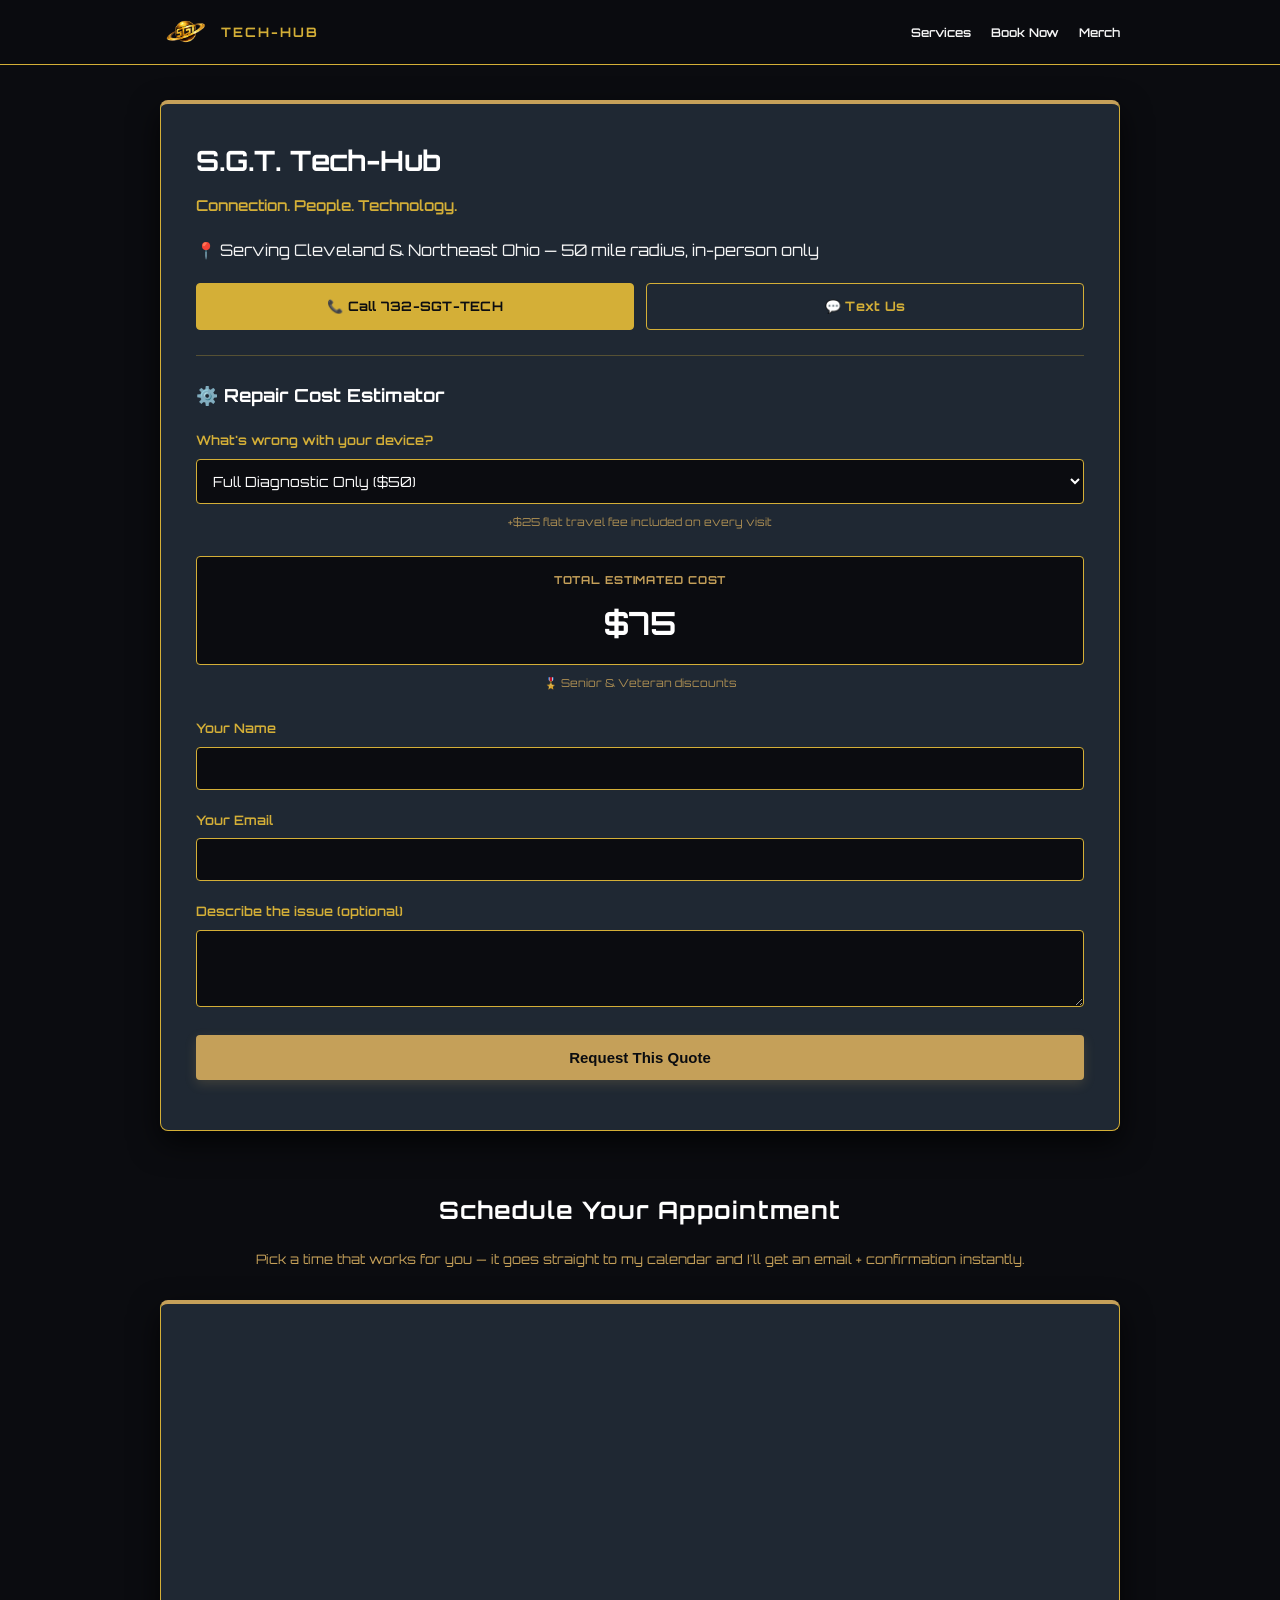
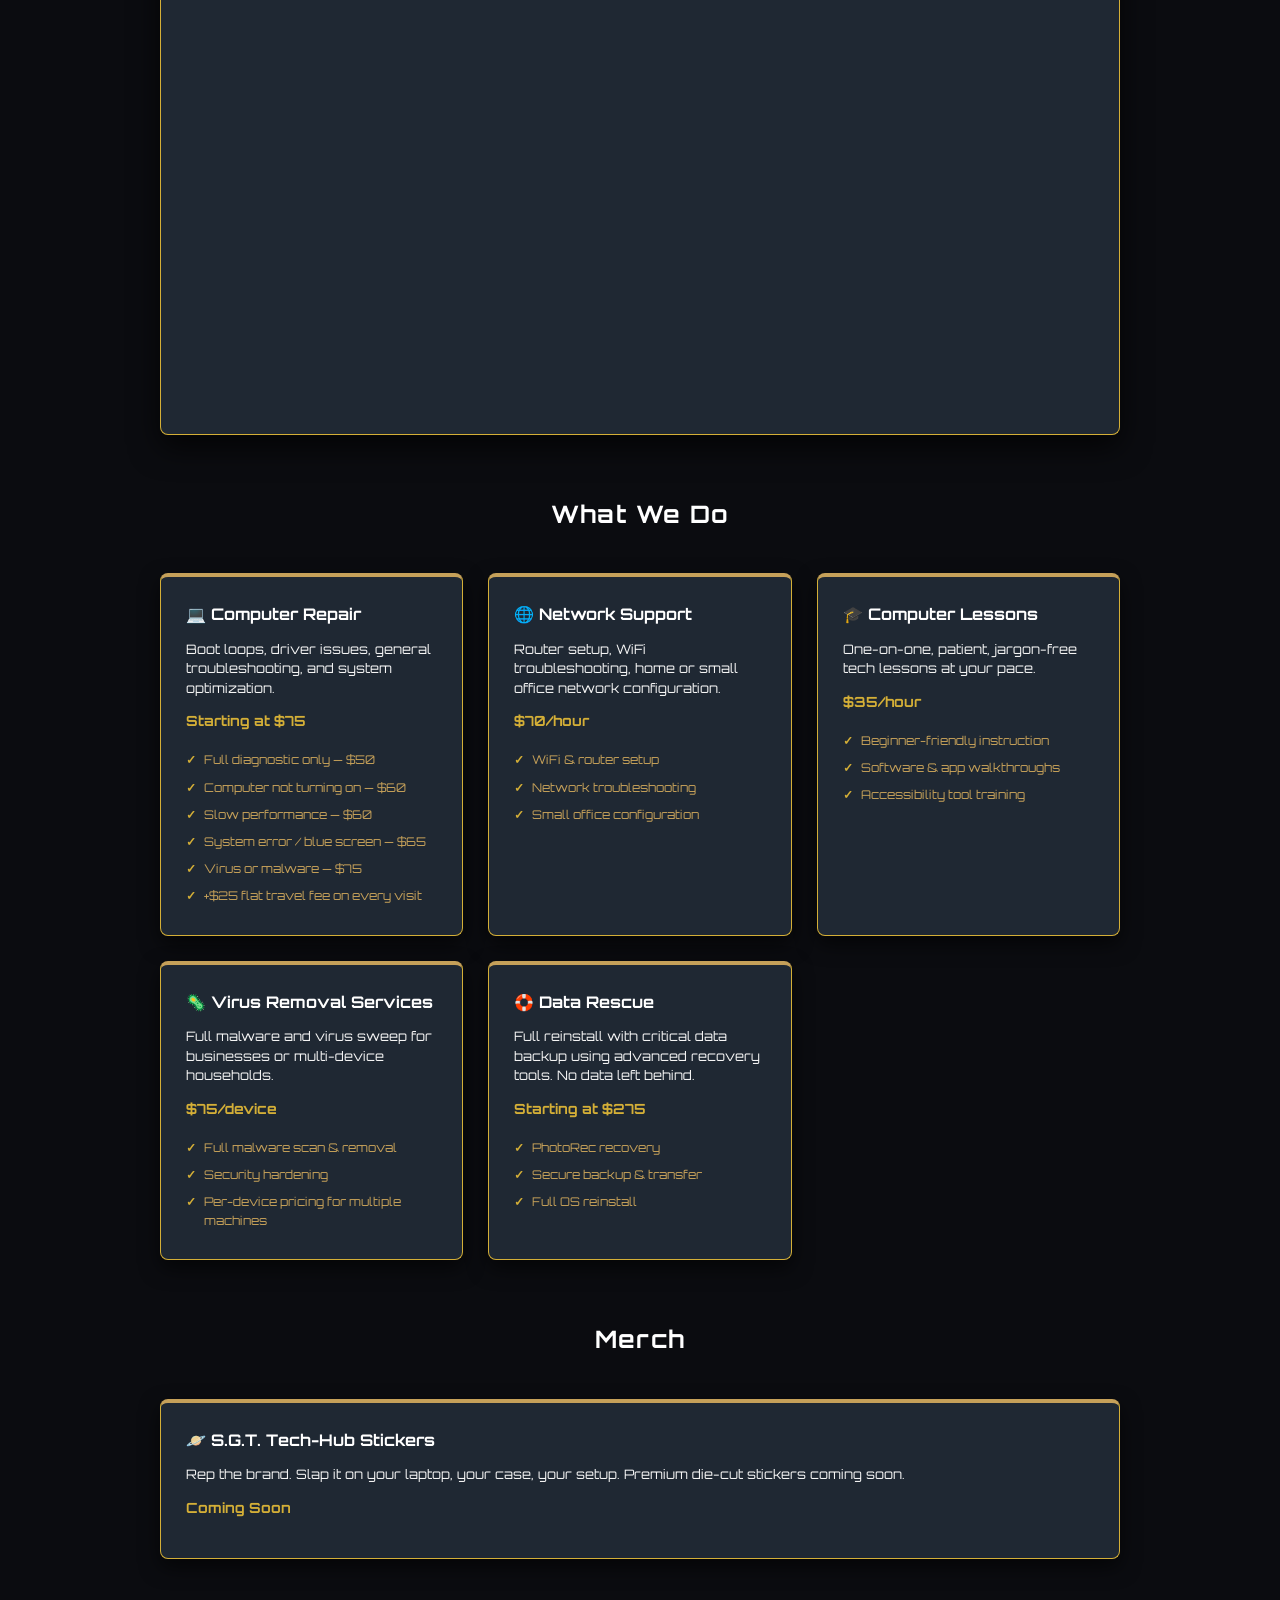
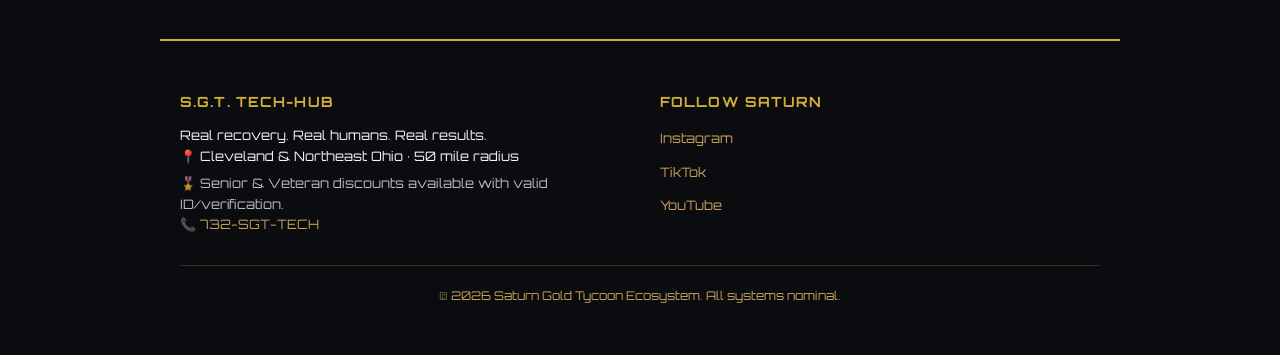
==== commit eaecb1db: "Update index.html" ====
--- a/index.html
+++ b/index.html
@@ -16,7 +16,7 @@
   <div class="nav-container">
     <div class="nav-logo">
       <img src="assets/images/IMG_1713.PNG" alt="SGT Tech Hub logo" class="nav-logo-img">
-      <span class="nav-logo-sub">Tech Hub</span>
+      <span class="nav-logo-sub">Tech-Hub</span>
     </div>
     <ul class="nav-links">
       <li><a href="#services">Services</a></li>
@@ -87,7 +87,7 @@
     <p class="section-subtitle">Pick a time that works for you — it goes straight to my calendar and I'll get an email + confirmation instantly.</p>
     <div class="card booking-card">
       <!-- Calendly inline widget begin -->
-<div class="calendly-inline-widget" data-url="https://calendly.com/sgt-tech-hub/30min?hide_event_type_details=1&hide_gdpr_banner=1&background_color=f5f5f5&text_color=d4af37&primary_color=1f2833" style="min-width:320px;height:700px;"></div>
+<div class="calendly-inline-widget" data-url="https://calendly.com/sgt-tech-hub/30min?hide_event_type_details=1&hide_gdpr_banner=1&background_color=1f2833&text_color=f5f5f5&primary_color=d4af37" style="min-width:320px;height:700px;"></div>
 <script type="text/javascript" src="https://assets.calendly.com/assets/external/widget.js" async></script>
 <!-- Calendly inline widget end -->
     </div>
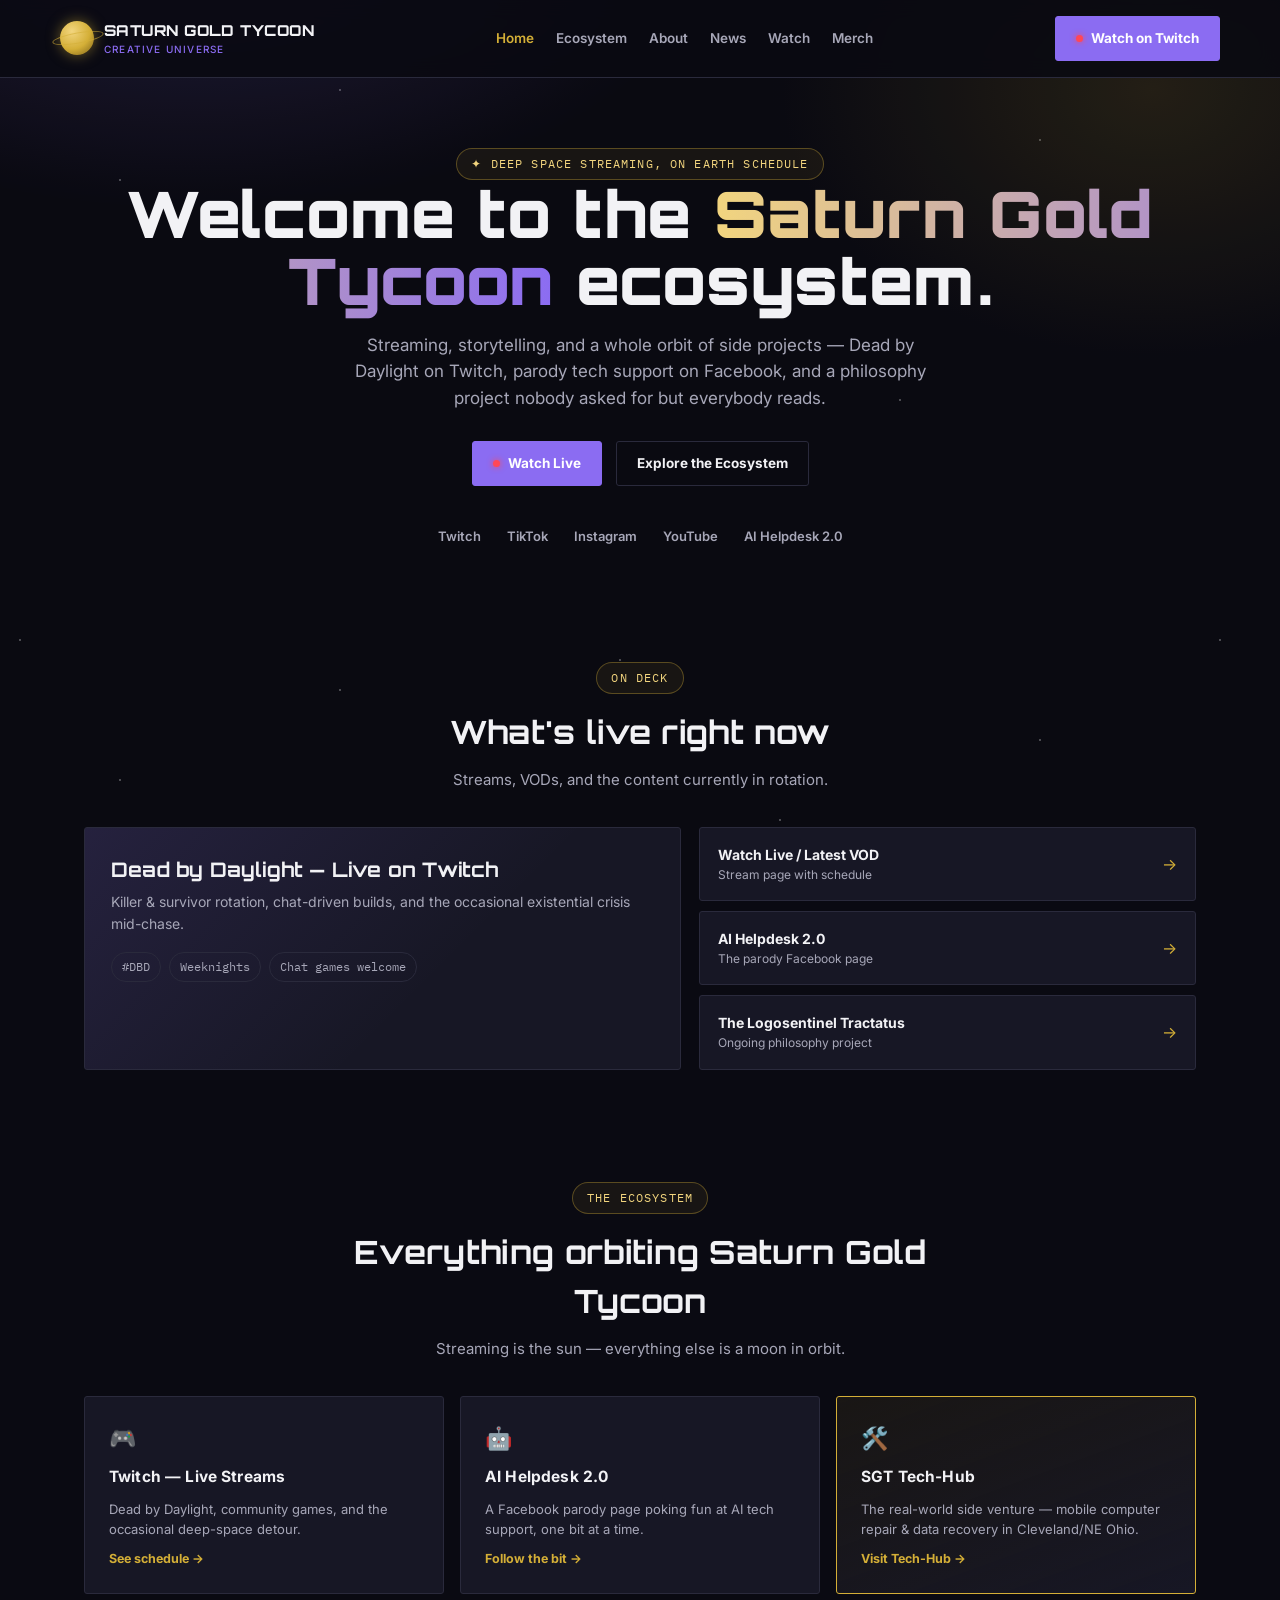
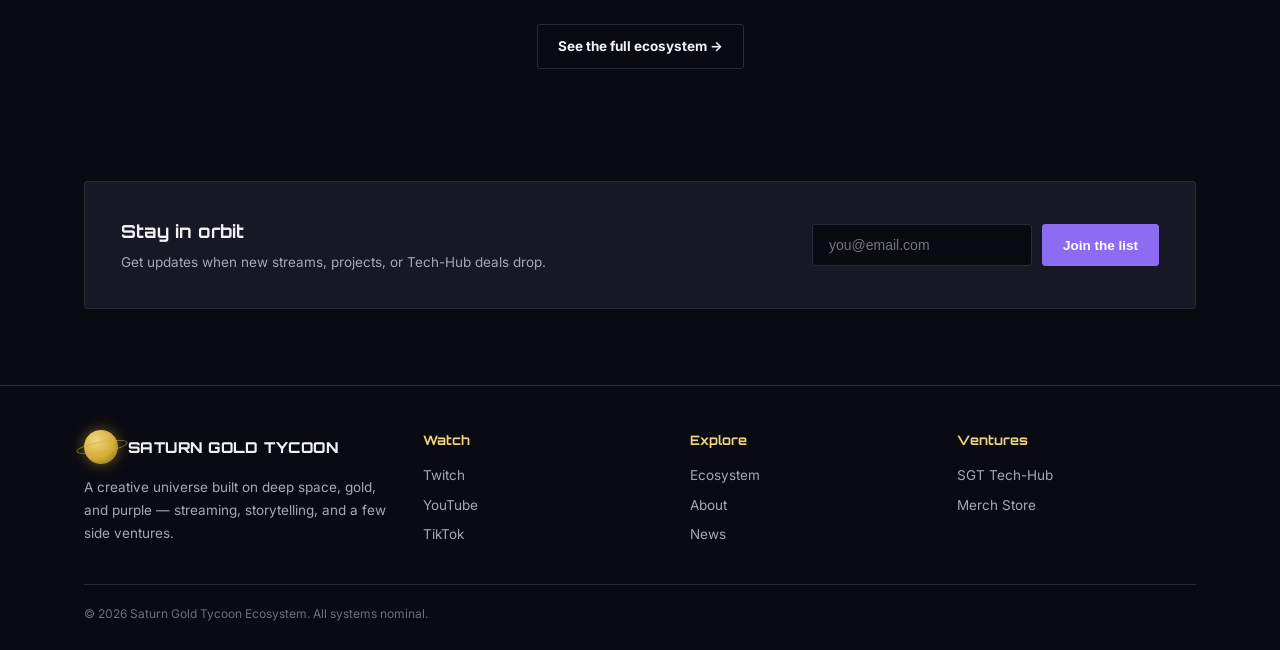
==== commit 6c4566cd: "Update index.html Creator page" ====
--- a/index.html
+++ b/index.html
@@ -3,202 +3,164 @@
 <head>
 <meta charset="UTF-8">
 <meta name="viewport" content="width=device-width, initial-scale=1.0">
-<title>S.G.T. Tech-Hub | Computer Repair, Network Support & Data Recovery</title>
+<title>Saturn Gold Tycoon</title>
+<meta name="description" content="Saturn Gold Tycoon — Twitch streamer, Dead by Daylight, and a whole ecosystem of side projects. Watch live and explore.">
 <link rel="preconnect" href="https://fonts.googleapis.com">
 <link rel="preconnect" href="https://fonts.gstatic.com" crossorigin>
-<link href="https://fonts.googleapis.com/css2?family=Orbitron:wght@400..900&family=Rajdhani:wght@400;500;600;700&display=swap" rel="stylesheet">
+<link href="https://fonts.googleapis.com/css2?family=Orbitron:wght@600;700;800;900&family=Inter:wght@400;500;600;700&family=IBM+Plex+Mono:wght@500&display=swap" rel="stylesheet">
 <link rel="stylesheet" href="style.css">
 </head>
 <body>
+<div class="cosmos"></div>
 
-<!-- Navigation Bar -->
-<nav class="navbar">
-  <div class="nav-container">
-    <div class="nav-logo">
-      <img src="assets/images/IMG_1713.PNG" alt="SGT Tech Hub logo" class="nav-logo-img">
-      <span class="nav-logo-sub">Tech-Hub</span>
+<header>
+  <div class="wrap header-row">
+    <a href="index.html" class="brand">
+      <div class="ring"></div>
+      <div class="brand-text">SATURN GOLD TYCOON<span class="sub">Creative Universe</span></div>
+    </a>
+    <nav>
+      <a href="index.html" class="active">Home</a>
+      <a href="ecosystem.html">Ecosystem</a>
+      <a href="about.html">About</a>
+      <a href="news.html">News</a>
+      <a href="twitch.html">Watch</a>
+      <a href="merch.html">Merch</a>
+    </nav>
+    <a href="https://twitch.tv/saturngoldtycoon" class="btn btn-purple"><span class="live-dot"></span>Watch on Twitch</a>
+  </div>
+</header>
+
+<section class="hero">
+  <div class="wrap">
+    <span class="eyebrow">✦ Deep space streaming, on Earth schedule</span>
+    <h1>Welcome to the <span class="accent">Saturn Gold Tycoon</span> ecosystem.</h1>
+    <p>Streaming, storytelling, and a whole orbit of side projects — Dead by Daylight on Twitch, parody tech support on Facebook, and a philosophy project nobody asked for but everybody reads.</p>
+    <div class="hero-ctas">
+      <a href="https://twitch.tv/saturngoldtycoon" class="btn btn-purple"><span class="live-dot"></span>Watch Live</a>
+      <a href="ecosystem.html" class="btn btn-ghost">Explore the Ecosystem</a>
     </div>
-    <ul class="nav-links">
-      <li><a href="#services">Services</a></li>
-      <li><a href="#book">Book Now</a></li>
-      <li><a href="#merch">Merch</a></li>
-    </ul>
+    <div class="platform-strip">
+      <a href="https://twitch.tv/saturngoldtycoon">Twitch</a>
+      <a href="https://tiktok.com/@saturngoldtycoon">TikTok</a>
+      <a href="https://instagram.com/saturngoldtycoon">Instagram</a>
+      <a href="https://youtube.com/@saturngoldtycoon">YouTube</a>
+      <a href="ecosystem.html#ai-helpdesk">AI Helpdesk 2.0</a>
+    </div>
   </div>
-</nav>
+</section>
 
-<!-- Main Content -->
-<main class="main-content">
+<section id="now">
+  <div class="wrap">
+    <div class="section-head">
+      <span class="eyebrow">On deck</span>
+      <h2>What's live right now</h2>
+      <p>Streams, VODs, and the content currently in rotation.</p>
+    </div>
+    <div class="content-grid">
+      <div class="now-card">
+        <h3>Dead by Daylight — Live on Twitch</h3>
+        <p>Killer &amp; survivor rotation, chat-driven builds, and the occasional existential crisis mid-chase.</p>
+        <div class="tag-row">
+          <span class="tag">#DBD</span>
+          <span class="tag">Weeknights</span>
+          <span class="tag">Chat games welcome</span>
+        </div>
+      </div>
+      <div class="link-list">
+        <a href="twitch.html" class="link-card"><div><div class="t">Watch Live / Latest VOD</div><div class="d">Stream page with schedule</div></div><span class="arrow">→</span></a>
+        <a href="ecosystem.html#ai-helpdesk" class="link-card"><div><div class="t">AI Helpdesk 2.0</div><div class="d">The parody Facebook page</div></div><span class="arrow">→</span></a>
+        <a href="ecosystem.html#tractatus" class="link-card"><div><div class="t">The Logosentinel Tractatus</div><div class="d">Ongoing philosophy project</div></div><span class="arrow">→</span></a>
+      </div>
+    </div>
+  </div>
+</section>
 
-  <!-- Hero: OS Recovery Estimator -->
-  <section class="hero">
-    <div class="card estimator-card">
-      <h1>S.G.T. Tech-Hub</h1>
-      <p class="subtitle">Connection. People. Technology.</p>
-      <p class="service-area">📍 Serving Cleveland & Northeast Ohio — 50 mile radius, in-person only</p>
+<section id="ecosystem-preview">
+  <div class="wrap">
+    <div class="section-head">
+      <span class="eyebrow">The ecosystem</span>
+      <h2>Everything orbiting Saturn Gold Tycoon</h2>
+      <p>Streaming is the sun — everything else is a moon in orbit.</p>
+    </div>
+    <div class="eco-grid">
+      <div class="eco-card">
+        <div class="eco-icon">🎮</div>
+        <h4>Twitch — Live Streams</h4>
+        <p>Dead by Daylight, community games, and the occasional deep-space detour.</p>
+        <a href="twitch.html">See schedule →</a>
+      </div>
+      <div class="eco-card">
+        <div class="eco-icon">🤖</div>
+        <h4>AI Helpdesk 2.0</h4>
+        <p>A Facebook parody page poking fun at AI tech support, one bit at a time.</p>
+        <a href="ecosystem.html#ai-helpdesk">Follow the bit →</a>
+      </div>
+      <div class="eco-card featured">
+        <div class="eco-icon">🛠️</div>
+        <h4>SGT Tech-Hub</h4>
+        <p>The real-world side venture — mobile computer repair &amp; data recovery in Cleveland/NE Ohio.</p>
+        <a href="tech-hub/index.html">Visit Tech-Hub →</a>
+      </div>
+    </div>
+    <div style="text-align:center;margin-top:30px;">
+      <a href="ecosystem.html" class="btn btn-ghost">See the full ecosystem →</a>
+    </div>
+  </div>
+</section>
 
-      <!-- Direct Contact Bar -->
-      <div class="contact-bar">
-        <a href="tel:+17327488324" class="contact-btn call-btn">📞 Call 732-SGT-TECH</a>
-        <a href="sms:+17327488324" class="contact-btn text-btn">💬 Text Us</a>
+<section>
+  <div class="wrap">
+    <div class="newsletter">
+      <div>
+        <h3>Stay in orbit</h3>
+        <p>Get updates when new streams, projects, or Tech-Hub deals drop.</p>
       </div>
-
-      <hr class="divider">
-      <h2>⚙️ Repair Cost Estimator</h2>
-      <div class="form-group">
-        <label for="issue">What's wrong with your device?</label>
-        <select id="issue">
-          <option value="50">Full Diagnostic Only ($50)</option>
-          <option value="60">Computer Not Turning On ($60)</option>
-          <option value="60">Slow Computer Performance ($60)</option>
-          <option value="65">System Error / Blue Screen ($65)</option>
-          <option value="75">Virus or Malware ($75)</option>
-        </select>
-      </div>
-      <p class="field-hint flat-fee-note">+$25 flat travel fee included on every visit</p>
-      <div class="price-box">
-        <div class="price-title">Total Estimated Cost</div>
-        <h3 id="total-price">$75</h3>
-      </div>
-      <p class="discount-disclaimer">🎖️ Senior & Veteran discounts</p>
-      <form id="quote-form" action="https://formspree.io/f/xwvdelgl" method="POST">
-        <div class="form-group">
-          <label for="customer-name">Your Name</label>
-          <input type="text" id="customer-name" name="name" required>
-        </div>
-        <div class="form-group">
-          <label for="customer-email">Your Email</label>
-          <input type="email" id="customer-email" name="email" required>
-        </div>
-        <div class="form-group">
-          <label for="customer-notes">Describe the issue (optional)</label>
-          <textarea id="customer-notes" name="notes" rows="3"></textarea>
-        </div>
-        <input type="hidden" id="hidden-issue" name="issue">
-        <input type="hidden" id="hidden-total" name="total">
-        <button type="submit" id="submit-btn">Request This Quote</button>
-        <p id="form-message"></p>
+      <form id="newsletterForm">
+        <input type="email" placeholder="you@email.com" required>
+        <button class="btn btn-purple" type="submit">Join the list</button>
       </form>
     </div>
-  </section>
+  </div>
+</section>
 
-  <!-- Booking Section -->
-  <section class="booking" id="book">
-    <h2 class="section-title">Schedule Your Appointment</h2>
-    <p class="section-subtitle">Pick a time that works for you — it goes straight to my calendar and I'll get an email + confirmation instantly.</p>
-    <div class="card booking-card">
-      <!-- Calendly inline widget begin -->
-<div class="calendly-inline-widget" data-url="https://calendly.com/sgt-tech-hub/30min?hide_event_type_details=1&hide_gdpr_banner=1&background_color=1f2833&text_color=f5f5f5&primary_color=d4af37" style="min-width:320px;height:700px;"></div>
-<script type="text/javascript" src="https://assets.calendly.com/assets/external/widget.js" async></script>
-<!-- Calendly inline widget end -->
-    </div>
-  </section>
-
-  <!-- Services Section -->
-  <section class="services" id="services">
-    <h2 class="section-title">What We Do</h2>
-    <div class="services-grid">
-
-      <div class="service-card">
-        <h3>💻 Computer Repair</h3>
-        <p>Boot loops, driver issues, general troubleshooting, and system optimization.</p>
-        <p class="price">Starting at $75</p>
+<footer>
+  <div class="wrap">
+    <div class="footer-grid">
+      <div>
+        <div class="brand" style="margin-bottom:12px;"><div class="ring"></div><div class="brand-text">SATURN GOLD TYCOON</div></div>
+        <p>A creative universe built on deep space, gold, and purple — streaming, storytelling, and a few side ventures.</p>
+      </div>
+      <div>
+        <h5>Watch</h5>
         <ul>
-          <li>Full diagnostic only — $50</li>
-          <li>Computer not turning on — $60</li>
-          <li>Slow performance — $60</li>
-          <li>System error / blue screen — $65</li>
-          <li>Virus or malware — $75</li>
-          <li>+$25 flat travel fee on every visit</li>
+          <li><a href="https://twitch.tv/saturngoldtycoon">Twitch</a></li>
+          <li><a href="https://youtube.com/@saturngoldtycoon">YouTube</a></li>
+          <li><a href="https://tiktok.com/@saturngoldtycoon">TikTok</a></li>
         </ul>
       </div>
-
-      <div class="service-card">
-        <h3>🌐 Network Support</h3>
-        <p>Router setup, WiFi troubleshooting, home or small office network configuration.</p>
-        <p class="price">$70/hour</p>
+      <div>
+        <h5>Explore</h5>
         <ul>
-          <li>WiFi & router setup</li>
-          <li>Network troubleshooting</li>
-          <li>Small office configuration</li>
+          <li><a href="ecosystem.html">Ecosystem</a></li>
+          <li><a href="about.html">About</a></li>
+          <li><a href="news.html">News</a></li>
         </ul>
       </div>
-
-      <div class="service-card">
-        <h3>🎓 Computer Lessons</h3>
-        <p>One-on-one, patient, jargon-free tech lessons at your pace.</p>
-        <p class="price">$35/hour</p>
+      <div>
+        <h5>Ventures</h5>
         <ul>
-          <li>Beginner-friendly instruction</li>
-          <li>Software & app walkthroughs</li>
-          <li>Accessibility tool training</li>
-        </ul>
-      </div>
-
-      <div class="service-card">
-        <h3>🦠 Virus Removal Services</h3>
-        <p>Full malware and virus sweep for businesses or multi-device households.</p>
-        <p class="price">$75/device</p>
-        <ul>
-          <li>Full malware scan & removal</li>
-          <li>Security hardening</li>
-          <li>Per-device pricing for multiple machines</li>
-        </ul>
-      </div>
-
-      <div class="service-card">
-        <h3>🛟 Data Rescue</h3>
-        <p>Full reinstall with critical data backup using advanced recovery tools. No data left behind.</p>
-        <p class="price">Starting at $275</p>
-        <ul>
-          <li>PhotoRec recovery</li>
-          <li>Secure backup & transfer</li>
-          <li>Full OS reinstall</li>
-        </ul>
-      </div>
-
-    </div>
-  </section>
-
-  <!-- Merch Section -->
-  <section class="services" id="merch">
-    <h2 class="section-title">Merch</h2>
-    <div class="services-grid">
-      <div class="service-card">
-        <h3>🪐 S.G.T. Tech-Hub Stickers</h3>
-        <p>Rep the brand. Slap it on your laptop, your case, your setup. Premium die-cut stickers coming soon.</p>
-        <p class="price">Coming Soon</p>
-      </div>
-    </div>
-  </section>
-
-  <!-- Footer -->
-  <footer class="footer">
-    <div class="footer-content">
-      <div class="footer-section">
-        <h4>S.G.T. Tech-Hub</h4>
-        <p>Real recovery. Real humans. Real results.</p>
-        <p>📍 Cleveland & Northeast Ohio · 50 mile radius</p>
-        <p class="footer-disclaimer">🎖️ Senior & Veteran discounts available with valid ID/verification.</p>
-        <p>📞 <a href="tel:+17327488324">732-SGT-TECH</a></p>
-      </div>
-      <div class="footer-section">
-        <h4>Follow Saturn</h4>
-        <ul>
-          <li><a href="https://instagram.com/saturngoldtycoon" target="_blank">Instagram</a></li>
-          <li><a href="https://tiktok.com/@saturngoldtycoon" target="_blank">TikTok</a></li>
-          <li><a href="https://youtube.com/@saturngoldtycoon" target="_blank">YouTube</a></li>
+          <li><a href="tech-hub/index.html">SGT Tech-Hub</a></li>
+          <li><a href="merch.html">Merch Store</a></li>
         </ul>
       </div>
     </div>
     <div class="footer-bottom">
-      <p>&copy; 2026 Saturn Gold Tycoon Ecosystem. All systems nominal.</p>
+      <span>© 2026 Saturn Gold Tycoon Ecosystem. All systems nominal.</span>
     </div>
-  </footer>
+  </div>
+</footer>
 
-</main>
-
-<!-- Calendly widget script -->
-<script src="https://assets.calendly.com/assets/external/widget.js" async></script>
-<script src="script.js?v=4"></script>
+<script src="script.js"></script>
 </body>
 </html>
--- a/style.css
+++ b/style.css
@@ -1,585 +1,203 @@
-/* ===== GLOBAL RESET ===== */
-* {
-    margin: 0;
-    padding: 0;
-    box-sizing: border-box;
-}
-
-body {
-    background-color: #0b0c10;
-    color: #f5f5f5;
-    font-family: 'Orbitron', 'Rajdhani', sans-serif;
-    line-height: 1.6;
-}
-
-/* ===== NAVBAR ===== */
-.navbar {
-    position: fixed;
-    top: 0;
-    left: 0;
-    right: 0;
-    background-color: rgba(11, 12, 16, 0.98);
-    border-bottom: 1px solid #d4af37;
-    z-index: 100;
-}
-
-.nav-container {
-    max-width: 1000px;
-    margin: 0 auto;
-    padding: 15px 20px;
-    display: flex;
-    justify-content: space-between;
-    align-items: center;
-}
-
-.nav-logo {
-    display: flex;
-    align-items: center;
-    gap: 10px;
-    font-size: 16px;
-    font-weight: 700;
-    color: #d4af37;
-    letter-spacing: 0.1em;
-}
-
-.nav-logo-img {
-    height: 34px;
-    width: auto;
-    display: block;
-}
-
-.nav-logo-sub {
-    font-family: 'Orbitron', 'Rajdhani', sans-serif;
-    font-size: 13px;
-    font-weight: 700;
-    color: #d4af37;
-    letter-spacing: 0.15em;
-    text-transform: uppercase;
-    white-space: nowrap;
-}
-
-.nav-links {
-    list-style: none;
-    display: flex;
-    gap: 20px;
-}
-
-.nav-links a {
-    color: #f5f5f5;
-    text-decoration: none;
-    font-size: 12px;
-    font-weight: 600;
-    transition: color 0.2s;
-}
-
-.nav-links a:hover {
-    color: #d4af37;
-}
-
-/* ===== TWITCH BADGE ===== */
-.twitch-badge {
-    position: fixed;
-    top: 75px;
-    right: 20px;
-    background-color: #1f2833;
-    border: 1px solid #d4af37;
-    padding: 10px 15px;
-    border-radius: 4px;
-    display: flex;
-    align-items: center;
-    gap: 8px;
-    font-size: 11px;
-    font-weight: 700;
-    color: #d4af37;
-    z-index: 50;
-    cursor: pointer;
-    transition: all 0.2s;
-}
-
-.twitch-badge:hover {
-    background-color: #d4af37;
-    color: #0b0c10;
-}
-
-.live-dot {
-    width: 8px;
-    height: 8px;
-    background-color: #ff4444;
-    border-radius: 50%;
-    animation: pulse 1.5s infinite;
-}
-
-@keyframes pulse {
-    0%, 100% { opacity: 1; }
-    50% { opacity: 0.5; }
-}
-
-/* ===== MAIN CONTENT ===== */
-.main-content {
-    max-width: 1000px;
-    margin: 80px auto 0;
-    padding: 20px;
-}
-
-/* ===== HERO SECTION ===== */
-.hero {
-    margin-bottom: 60px;
-}
-
-.estimator-card {
-    background-color: #1f2833;
-    border: 1px solid #d4af37;
-    border-top: 4px solid #c5a059;
-    padding: 35px;
-    border-radius: 8px;
-    box-shadow: 0 12px 30px rgba(0, 0, 0, 0.7);
-}
-
-.estimator-card h1 {
-    margin: 0 0 10px;
-    font-size: 28px;
-    font-weight: 700;
-    color: #ffffff;
-}
-
-.subtitle {
-    color: #d4af37 !important;
-    font-size: 15px;
-    margin-bottom: 20px !important;
-    font-weight: 600 !important;
-}
-
-.estimator-card h2 {
-    color: #ffffff;
-    font-size: 18px;
-    margin: 25px 0 20px;
-    text-align: left;
-}
-
-/* ===== CONTACT BAR (Call / Text) ===== */
-.contact-bar {
-    display: flex;
-    gap: 12px;
-    margin: 20px 0;
-}
-
-.contact-btn {
-    flex: 1;
-    text-align: center;
-    padding: 12px 10px;
-    border-radius: 4px;
-    font-size: 13px;
-    font-weight: 700;
-    text-decoration: none;
-    letter-spacing: 0.02em;
-    transition: all 0.2s;
-    border: 1px solid #d4af37;
-}
-
-.call-btn {
-    background-color: #d4af37;
-    color: #0b0c10;
-}
-
-.call-btn:hover {
-    background-color: #dcb873;
-}
-
-.text-btn {
-    background-color: transparent;
-    color: #d4af37;
-}
-
-.text-btn:hover {
-    background-color: rgba(212, 175, 55, 0.1);
-}
-
-/* ===== FORM ELEMENTS ===== */
-.form-group {
-    margin-bottom: 20px;
-    text-align: left;
-}
-
-.form-group label {
-    display: block;
-    font-size: 13px;
-    font-weight: 600;
-    color: #d4af37;
-    margin-bottom: 8px;
-}
-
-.form-group select,
-.form-group input,
-.form-group textarea {
-    width: 100%;
-    padding: 12px;
-    background-color: #0b0c10;
-    border: 1px solid #d4af37;
-    border-radius: 4px;
-    color: #ffffff;
-    font-size: 14px;
-    font-family: inherit;
-    outline: none;
-}
-
-.form-group input:focus,
-.form-group select:focus,
-.form-group textarea:focus {
-    border-color: #c5a059;
-    box-shadow: 0 0 8px rgba(197, 160, 89, 0.2);
-}
-
-.form-group textarea {
-    resize: vertical;
-    font-family: inherit;
-}
-
-/* ===== CHECKBOX GROUP (Travel Fee) ===== */
-.checkbox-group {
-    background-color: #0b0c10;
-    border: 1px solid #d4af37;
-    border-radius: 4px;
-    padding: 14px;
-}
-
-.checkbox-label {
-    display: flex !important;
-    align-items: center;
-    gap: 10px;
-    font-size: 13px;
-    font-weight: 600;
-    color: #ffffff;
-    margin: 0 !important;
-    cursor: pointer;
-}
-
-.checkbox-label input[type="checkbox"] {
-    width: 18px;
-    height: 18px;
-    accent-color: #d4af37;
-    cursor: pointer;
-    flex-shrink: 0;
-}
-
-.field-hint {
-    font-size: 11px;
-    color: #c5a059;
-    margin: 8px 0 0 28px;
-    opacity: 0.85;
-}
-
-.flat-fee-note {
-    margin: -10px 0 20px 0 !important;
-    text-align: center;
-}
-
-.discount-disclaimer {
-    text-align: center;
-    font-size: 11px;
-    color: #c5a059;
-    margin: -15px 0 25px;
-    opacity: 0.85;
-}
-
-.footer-disclaimer {
-    font-size: 11px;
-    opacity: 0.75;
-    margin-top: 6px;
-}
-
-/* ===== PRICE BOX ===== */
-.price-box {
-    background-color: #0b0c10;
-    border: 1px solid #d4af37;
-    padding: 15px;
-    text-align: center;
-    border-radius: 4px;
-    margin: 25px 0;
-}
-
-.price-title {
-    font-size: 11px;
-    text-transform: uppercase;
-    letter-spacing: 0.08em;
-    color: #c5a059;
-    font-weight: 700;
-    margin-bottom: 8px;
-}
-
-#total-price {
-    color: #ffffff;
-    margin: 0;
-    font-size: 32px;
-    font-weight: 700;
-}
-
-/* ===== BUTTONS ===== */
-button {
-    background-color: #c5a059;
-    color: #0b0c10;
-    border: none;
-    padding: 14px 28px;
-    font-size: 15px;
-    font-weight: 700;
-    border-radius: 4px;
-    cursor: pointer;
-    width: 100%;
-    box-shadow: 0 4px 12px rgba(197, 160, 89, 0.2);
-    transition: background-color 0.2s;
-}
-
-button:hover {
-    background-color: #dcb873;
-}
-
-button:active {
-    transform: scale(0.99);
-}
-
-#form-message {
-    margin-top: 15px;
-    color: #d4af37;
-    font-weight: 700;
-    font-size: 13px;
-}
-
-/* ===== DIVIDER ===== */
-.divider {
-    border: 0;
-    border-top: 1px solid #d4af37;
-    margin: 25px 0;
-    opacity: 0.3;
-}
-
-/* ===== BOOKING SECTION ===== */
-.booking {
-    margin: 60px 0;
-}
-
-.section-subtitle {
-    text-align: center;
-    color: #c5a059;
-    font-size: 13px;
-    margin: -20px 0 30px;
-}
-
-.booking-card {
-    background-color: #1f2833;
-    border: 1px solid #d4af37;
-    border-top: 4px solid #c5a059;
-    padding: 15px;
-    border-radius: 8px;
-    box-shadow: 0 12px 30px rgba(0, 0, 0, 0.7);
-    overflow: hidden;
-}
-
-/* ===== SERVICES SECTION ===== */
-.services {
-    margin: 60px 0;
-}
-
-.section-title {
-    text-align: center;
-    font-size: 24px;
-    color: #ffffff;
-    margin-bottom: 40px;
-    letter-spacing: 0.05em;
-}
-
-.services-grid {
-    display: grid;
-    grid-template-columns: repeat(auto-fit, minmax(280px, 1fr));
-    gap: 25px;
-}
-
-.service-card {
-    background-color: #1f2833;
-    border: 1px solid #d4af37;
-    border-top: 4px solid #c5a059;
-    padding: 25px;
-    border-radius: 8px;
-    box-shadow: 0 8px 20px rgba(0, 0, 0, 0.6);
-    transition: transform 0.2s, box-shadow 0.2s;
-}
-
-.service-card:hover {
-    transform: translateY(-5px);
-    box-shadow: 0 12px 30px rgba(212, 175, 55, 0.2);
-}
-
-.service-card h3 {
-    color: #ffffff;
-    font-size: 16px;
-    margin: 0 0 12px;
-}
-
-.service-card p {
-    color: #f5f5f5;
-    font-size: 13px;
-    line-height: 1.5;
-    margin-bottom: 12px;
-}
-
-.service-card .price {
-    color: #d4af37 !important;
-    font-weight: 700 !important;
-    font-size: 14px !important;
-    margin-bottom: 15px !important;
-}
-
-.service-card ul {
-    list-style: none;
-    padding: 0;
-    margin: 0;
-}
-
-.service-card li {
-    color: #c5a059;
-    font-size: 12px;
-    padding: 4px 0;
-    padding-left: 18px;
-    position: relative;
-}
-
-.service-card li:before {
-    content: "✓";
-    position: absolute;
-    left: 0;
-    color: #d4af37;
-    font-weight: 700;
-}
-
-/* ===== FOOTER ===== */
-.footer {
-    background-color: #0b0c10;
-    border-top: 2px solid #d4af37;
-    padding: 50px 20px 30px;
-    margin-top: 80px;
-}
-
-.footer-content {
-    max-width: 1000px;
-    margin: 0 auto 30px;
-    display: grid;
-    grid-template-columns: repeat(auto-fit, minmax(250px, 1fr));
-    gap: 40px;
-}
-
-.footer-section h4 {
-    color: #d4af37;
-    font-size: 14px;
-    letter-spacing: 0.08em;
-    text-transform: uppercase;
-    margin-bottom: 12px;
-}
-
-.footer-section p {
-    color: #f5f5f5;
-    font-size: 13px;
-    line-height: 1.6;
-}
-
-.footer-section ul {
-    list-style: none;
-    padding: 0;
-    margin: 0;
-}
-
-.footer-section li {
-    margin: 8px 0;
-}
-
-.footer-section a {
-    color: #c5a059;
-    text-decoration: none;
-    font-size: 13px;
-    transition: color 0.2s;
-}
-
-.footer-section a:hover {
-    color: #d4af37;
-}
-
-.footer-bottom {
-    text-align: center;
-    color: #c5a059;
-    font-size: 12px;
-    padding-top: 20px;
-    border-top: 1px solid rgba(212, 175, 55, 0.2);
-}
-
-/* ===== RESPONSIVE ===== */
-@media (max-width: 768px) {
-    .nav-links {
-        gap: 12px;
-        font-size: 11px;
-    }
-
-    .nav-logo-img {
-        height: 28px;
-    }
-
-    .nav-logo-sub {
-        font-size: 11px;
-    }
-
-    .twitch-badge {
-        top: 70px;
-        right: 10px;
-        padding: 8px 12px;
-        font-size: 10px;
-    }
-
-    .estimator-card {
-        padding: 25px;
-    }
-
-    .estimator-card h1 {
-        font-size: 24px;
-    }
-
-    .contact-bar {
-        flex-direction: column;
-    }
-
-    .services-grid {
-        grid-template-columns: 1fr;
-    }
-
-    .footer-content {
-        grid-template-columns: 1fr;
-        gap: 25px;
-    }
-}
-
-@media (max-width: 480px) {
-    .nav-logo-img {
-        height: 24px;
-    }
-
-    .nav-logo-sub {
-        font-size: 9px;
-        letter-spacing: 0.1em;
-    }
-
-    .nav-links {
-        gap: 8px;
-        font-size: 10px;
-    }
-
-    .main-content {
-        padding: 15px;
-    }
-
-    .estimator-card {
-        padding: 20px;
-    }
-
-    .section-title {
-        font-size: 20px;
-    }
-
-    #total-price {
-        font-size: 28px;
-    }
-}
+/* ============================================
+   SATURN GOLD TYCOON — main site stylesheet
+   ============================================ */
+:root{
+  --bg:#0A0A12;
+  --surface:#171725;
+  --line:#2A2A3C;
+  --gold:#D4AF37;
+  --gold-soft:#F2D57E;
+  --purple:#8B6CF2;
+  --purple-deep:#5B3FA8;
+  --ink:#F2F2F5;
+  --ink-soft:#A7A7B8;
+  --radius:3px;
+}
+*{box-sizing:border-box;margin:0;padding:0;}
+html{scroll-behavior:smooth;}
+body{
+  background:var(--bg);
+  color:var(--ink);
+  font-family:'Inter',system-ui,sans-serif;
+  line-height:1.55;
+  -webkit-font-smoothing:antialiased;
+}
+h1,h2,h3,h4{font-family:'Orbitron',sans-serif;letter-spacing:.01em;}
+.mono{font-family:'IBM Plex Mono',monospace;}
+a{color:inherit;text-decoration:none;}
+img{max-width:100%;display:block;}
+.wrap{max-width:1160px;margin:0 auto;padding:0 24px;}
+ul{list-style:none;}
+
+/* Starfield backdrop */
+.cosmos{
+  position:fixed;inset:0;z-index:-1;
+  background:
+    radial-gradient(ellipse 900px 500px at 15% -10%, rgba(139,108,242,.22), transparent 60%),
+    radial-gradient(ellipse 700px 500px at 90% 10%, rgba(212,175,55,.14), transparent 55%),
+    radial-gradient(1px 1px at 20px 40px, #fff, transparent),
+    radial-gradient(1px 1px at 120px 180px, #fff, transparent),
+    radial-gradient(1px 1px at 340px 90px, #fff, transparent),
+    radial-gradient(1px 1px at 480px 300px, #fff, transparent),
+    radial-gradient(1px 1px at 620px 60px, #fff, transparent),
+    radial-gradient(1px 1px at 780px 220px, #fff, transparent),
+    radial-gradient(1px 1px at 900px 400px, #fff, transparent),
+    radial-gradient(1px 1px at 1040px 140px, #fff, transparent);
+  background-repeat:no-repeat, no-repeat, repeat, repeat, repeat, repeat, repeat, repeat, repeat, repeat;
+  background-size:auto, auto, 1200px 600px, 1200px 600px, 1200px 600px, 1200px 600px, 1200px 600px, 1200px 600px, 1200px 600px, 1200px 600px;
+  opacity:.9;
+  background-color:var(--bg);
+}
+
+/* Header */
+header{
+  position:sticky;top:0;z-index:50;
+  background:rgba(10,10,18,.88);backdrop-filter:blur(10px);
+  border-bottom:1px solid var(--line);
+}
+.header-row{display:flex;align-items:center;justify-content:space-between;padding:16px 0;flex-wrap:wrap;gap:14px;}
+.brand{display:flex;align-items:center;gap:10px;}
+.ring{
+  width:34px;height:34px;border-radius:50%;position:relative;flex-shrink:0;
+  background:radial-gradient(circle at 35% 30%, var(--gold-soft), var(--gold) 55%, #7a5f18 100%);
+  box-shadow:0 0 14px rgba(212,175,55,.5);
+}
+.ring::after{
+  content:'';position:absolute;left:-8px;top:50%;width:50px;height:9px;
+  border:1.5px solid rgba(212,175,55,.6);border-radius:50%;transform:translateY(-50%) rotate(-10deg);
+}
+.brand-text{font-family:'Orbitron';font-weight:800;font-size:15px;letter-spacing:.03em;}
+.brand-text .sub{display:block;font-family:'Inter';font-weight:500;font-size:10px;color:var(--purple);letter-spacing:.12em;text-transform:uppercase;}
+nav{display:flex;gap:22px;flex-wrap:wrap;}
+nav a{font-size:13.5px;font-weight:600;color:var(--ink-soft);transition:color .15s;}
+nav a:hover,nav a.active{color:var(--gold);}
+
+.btn{
+  display:inline-flex;align-items:center;gap:8px;padding:11px 20px;font-weight:700;font-size:13.5px;
+  border-radius:var(--radius);border:1.5px solid transparent;cursor:pointer;transition:all .15s;
+}
+.btn-purple{background:var(--purple);color:#fff;border-color:var(--purple);}
+.btn-purple:hover{background:var(--purple-deep);border-color:var(--purple-deep);}
+.btn-ghost{border-color:var(--line);color:var(--ink);}
+.btn-ghost:hover{border-color:var(--gold);color:var(--gold);}
+.btn-gold{background:var(--gold);color:#14141C;border-color:var(--gold);}
+.btn-gold:hover{background:var(--gold-soft);border-color:var(--gold-soft);}
+.live-dot{width:7px;height:7px;border-radius:50%;background:#ff4757;box-shadow:0 0 6px #ff4757;animation:pulse 1.6s infinite;}
+@keyframes pulse{0%,100%{opacity:1;}50%{opacity:.4;}}
+
+/* Page hero (used on interior pages) */
+.page-hero{padding:56px 0 40px;border-bottom:1px solid var(--line);}
+.page-hero .eyebrow{margin-bottom:16px;}
+.page-hero h1{font-size:clamp(28px,4.5vw,44px);margin-bottom:14px;}
+.page-hero p{color:var(--ink-soft);font-size:16px;max-width:56ch;}
+
+.eyebrow{
+  display:inline-flex;align-items:center;gap:8px;font-family:'IBM Plex Mono';font-size:11.5px;
+  letter-spacing:.1em;text-transform:uppercase;color:var(--gold-soft);
+  border:1px solid rgba(212,175,55,.35);background:rgba(212,175,55,.07);
+  padding:6px 14px;border-radius:20px;
+}
+
+section{padding:56px 0;}
+.section-head{max-width:640px;margin:0 auto 36px;text-align:center;}
+.section-head .eyebrow{margin-bottom:14px;}
+.section-head h2{font-size:clamp(24px,3.4vw,32px);margin-bottom:10px;}
+.section-head p{color:var(--ink-soft);font-size:15px;}
+.section-head.left{margin:0 0 30px;text-align:left;}
+
+/* Hero (home page only) */
+.hero{padding:70px 0 60px;text-align:center;}
+.hero h1{font-size:clamp(34px,6vw,64px);font-weight:900;line-height:1.05;margin-bottom:18px;}
+.hero h1 .accent{background:linear-gradient(90deg,var(--gold-soft),var(--purple));-webkit-background-clip:text;background-clip:text;color:transparent;}
+.hero p{max-width:52ch;margin:0 auto 30px;color:var(--ink-soft);font-size:17px;}
+.hero-ctas{display:flex;justify-content:center;gap:14px;flex-wrap:wrap;margin-bottom:40px;}
+.platform-strip{display:flex;justify-content:center;gap:26px;flex-wrap:wrap;}
+.platform-strip a{display:flex;align-items:center;gap:8px;font-size:13px;color:var(--ink-soft);font-weight:600;}
+.platform-strip a:hover{color:var(--ink);}
+
+/* Content / now card */
+.content-grid{display:grid;grid-template-columns:1.2fr 1fr;gap:18px;}
+.now-card{background:var(--surface);border:1px solid var(--line);border-radius:var(--radius);padding:26px;position:relative;overflow:hidden;}
+.now-card::before{content:'';position:absolute;inset:0;background:linear-gradient(135deg, rgba(139,108,242,.12), transparent 60%);}
+.now-card h3{font-size:20px;margin-bottom:6px;position:relative;}
+.now-card p{color:var(--ink-soft);font-size:14px;margin-bottom:18px;position:relative;}
+.tag-row{display:flex;gap:8px;flex-wrap:wrap;position:relative;}
+.tag{font-size:11.5px;font-family:'IBM Plex Mono';padding:5px 10px;border:1px solid var(--line);border-radius:20px;color:var(--ink-soft);}
+.link-list{display:flex;flex-direction:column;gap:10px;}
+.link-card{background:var(--surface);border:1px solid var(--line);border-radius:var(--radius);padding:16px 18px;display:flex;justify-content:space-between;align-items:center;transition:border-color .15s;}
+.link-card:hover{border-color:var(--gold);}
+.link-card .t{font-weight:700;font-size:14px;}
+.link-card .d{font-size:12px;color:var(--ink-soft);}
+.link-card .arrow{color:var(--gold);font-size:16px;}
+
+/* Ecosystem tiles */
+.eco-grid{display:grid;grid-template-columns:repeat(3,1fr);gap:16px;}
+.eco-card{background:var(--surface);border:1px solid var(--line);border-radius:var(--radius);padding:24px;display:flex;flex-direction:column;gap:10px;}
+.eco-icon{font-size:22px;}
+.eco-card h4{font-size:15.5px;font-family:'Inter';font-weight:700;}
+.eco-card p{font-size:13px;color:var(--ink-soft);flex-grow:1;}
+.eco-card a{font-size:12.5px;font-weight:700;color:var(--gold);}
+.eco-card.featured{border-color:var(--gold);background:linear-gradient(160deg, rgba(212,175,55,.08), var(--surface));}
+.eco-card .status{font-family:'IBM Plex Mono';font-size:10.5px;color:var(--purple);text-transform:uppercase;letter-spacing:.06em;}
+
+/* About */
+.about{display:grid;grid-template-columns:.8fr 1.2fr;gap:40px;align-items:center;}
+.about-portrait{aspect-ratio:1/1;border-radius:50%;border:2px solid var(--gold);background:radial-gradient(circle at 35% 30%, rgba(212,175,55,.25), rgba(139,108,242,.2) 70%, var(--surface));display:flex;align-items:center;justify-content:center;font-family:'Orbitron';font-weight:900;color:var(--gold-soft);font-size:15px;}
+.about h2{font-size:26px;margin-bottom:14px;}
+.about p{color:var(--ink-soft);font-size:15px;margin-bottom:14px;}
+
+.timeline{display:flex;flex-direction:column;gap:0;border-left:2px solid var(--line);margin-left:8px;}
+.timeline-item{position:relative;padding:0 0 30px 26px;}
+.timeline-item::before{content:'';position:absolute;left:-7px;top:2px;width:12px;height:12px;border-radius:50%;background:var(--gold);box-shadow:0 0 0 3px var(--bg);}
+.timeline-item h4{font-family:'Inter';font-size:15px;font-weight:700;margin-bottom:4px;}
+.timeline-item .when{font-family:'IBM Plex Mono';font-size:11.5px;color:var(--purple);margin-bottom:6px;display:block;}
+.timeline-item p{font-size:13.5px;color:var(--ink-soft);}
+
+/* News */
+.news-grid{display:grid;grid-template-columns:repeat(3,1fr);gap:16px;}
+.news-card{background:var(--surface);border:1px solid var(--line);border-radius:var(--radius);overflow:hidden;}
+.news-thumb{aspect-ratio:16/9;background:linear-gradient(135deg, rgba(139,108,242,.25), rgba(212,175,55,.15));display:flex;align-items:center;justify-content:center;font-size:26px;}
+.news-body{padding:16px 18px;}
+.news-date{font-family:'IBM Plex Mono';font-size:11px;color:var(--gold);margin-bottom:6px;}
+.news-card h4{font-family:'Inter';font-weight:700;font-size:14.5px;margin-bottom:6px;}
+.news-card p{font-size:12.5px;color:var(--ink-soft);}
+
+/* Newsletter */
+.newsletter{background:var(--surface);border:1px solid var(--line);border-radius:var(--radius);padding:36px;display:flex;justify-content:space-between;align-items:center;flex-wrap:wrap;gap:20px;}
+.newsletter h3{font-size:18px;margin-bottom:6px;}
+.newsletter p{color:var(--ink-soft);font-size:13.5px;}
+.newsletter form{display:flex;gap:10px;flex-wrap:wrap;}
+.newsletter input{padding:12px 16px;border-radius:var(--radius);border:1.5px solid var(--line);background:var(--bg);color:var(--ink);font-size:14px;min-width:220px;}
+
+/* Twitch page embed block */
+.embed-frame{
+  aspect-ratio:16/9;background:var(--surface);border:1px solid var(--line);border-radius:var(--radius);
+  display:flex;flex-direction:column;align-items:center;justify-content:center;gap:14px;text-align:center;padding:30px;
+}
+.embed-frame .glyph{font-size:40px;}
+.embed-frame p{color:var(--ink-soft);max-width:40ch;font-size:14px;}
+
+/* Coming soon (merch) */
+.coming-soon{text-align:center;padding:70px 24px;border:1px dashed var(--line);border-radius:var(--radius);background:var(--surface);}
+.coming-soon .glyph{font-size:44px;margin-bottom:16px;}
+.coming-soon h2{margin-bottom:10px;}
+.coming-soon p{color:var(--ink-soft);max-width:44ch;margin:0 auto 24px;}
+
+footer{border-top:1px solid var(--line);padding:44px 0 26px;margin-top:20px;}
+.footer-grid{display:grid;grid-template-columns:1.3fr 1fr 1fr 1fr;gap:28px;margin-bottom:30px;}
+footer h5{font-family:'Orbitron';font-size:13px;margin-bottom:14px;color:var(--gold-soft);}
+footer li{font-size:13.5px;margin-bottom:9px;color:var(--ink-soft);}
+footer li a:hover{color:var(--gold);}
+footer p{color:var(--ink-soft);font-size:13.5px;line-height:1.7;}
+.footer-bottom{border-top:1px solid var(--line);padding-top:20px;display:flex;justify-content:space-between;flex-wrap:wrap;gap:10px;font-size:12px;color:#6E6E80;}
+
+@media(max-width:900px){
+  nav{display:none;}
+  .content-grid{grid-template-columns:1fr;}
+  .eco-grid{grid-template-columns:1fr 1fr;}
+  .about{grid-template-columns:1fr;text-align:center;}
+  .about-portrait{max-width:220px;margin:0 auto;}
+  .news-grid{grid-template-columns:1fr;}
+  .footer-grid{grid-template-columns:1fr 1fr;}
+}
+@media(max-width:560px){.eco-grid{grid-template-columns:1fr;}}
